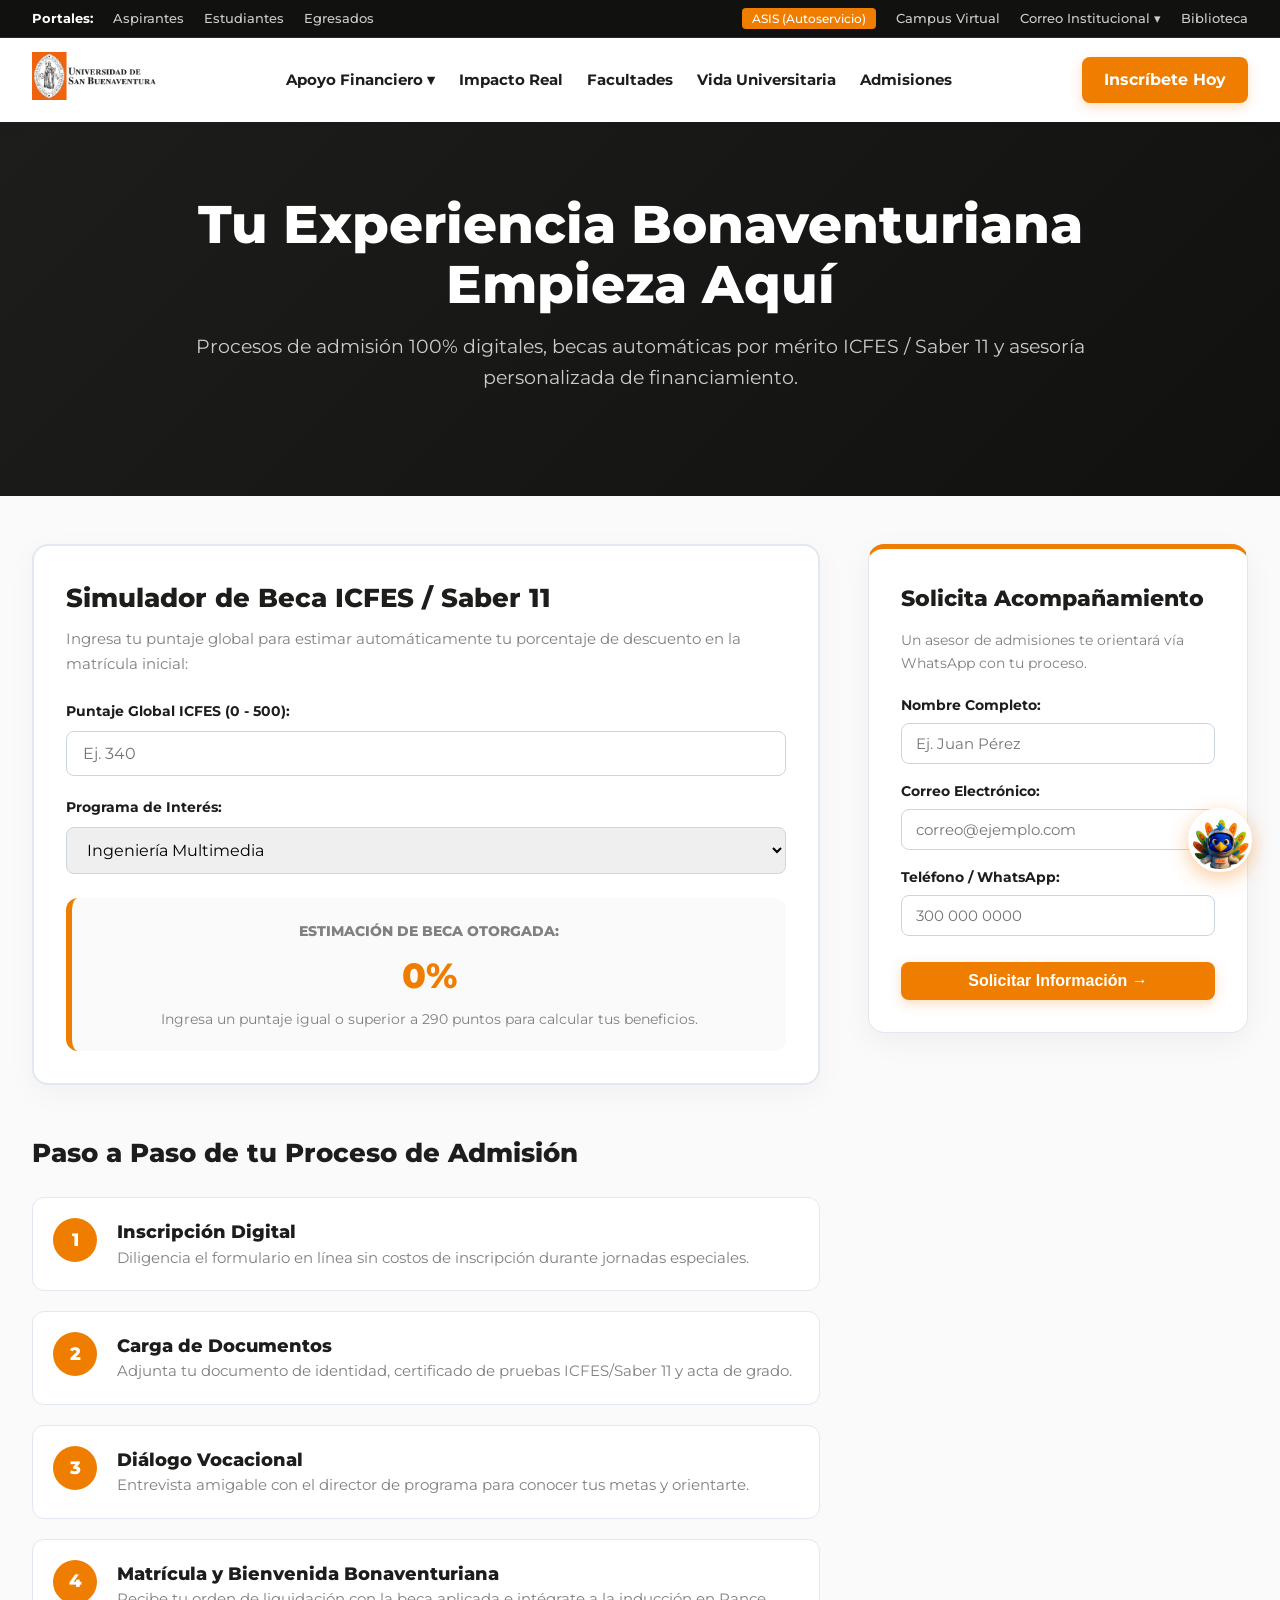
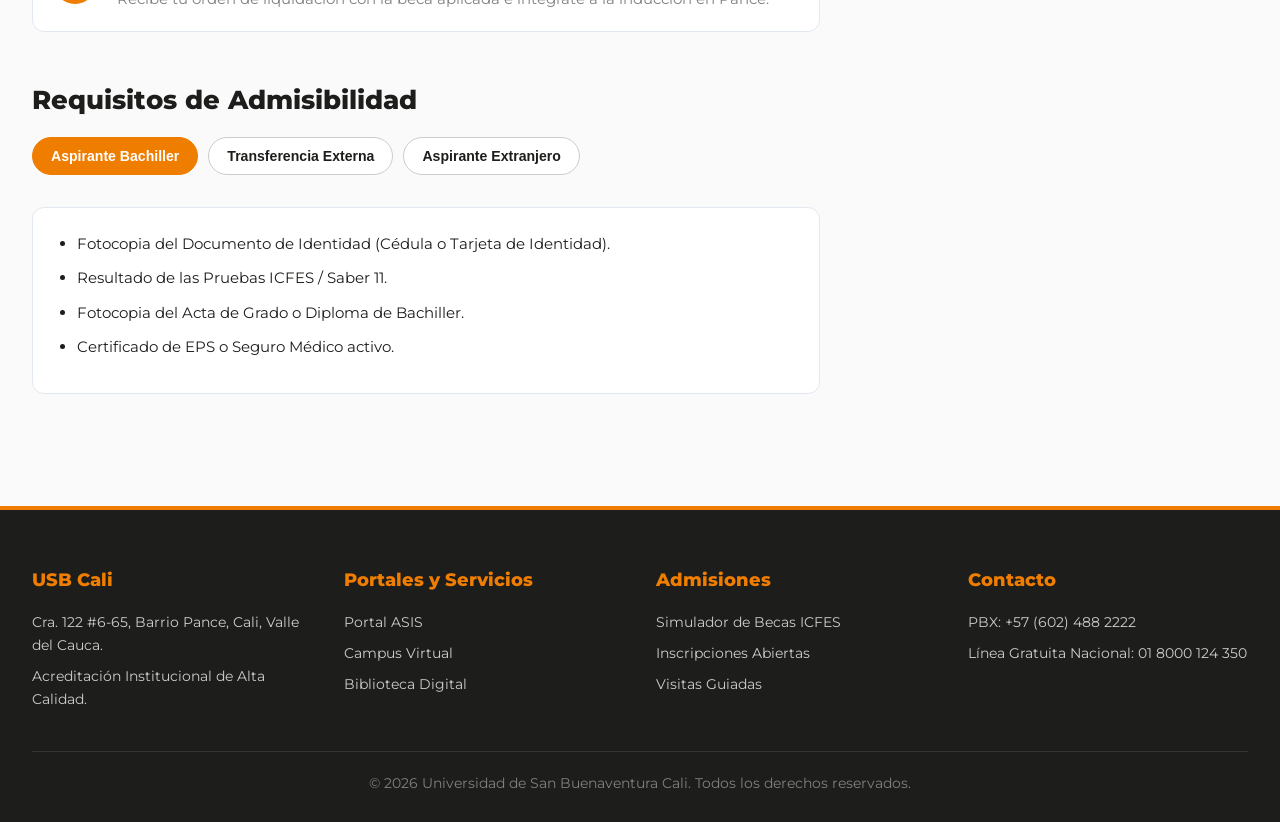
==== admisiones.html @ d088a13b "Avances hasta ahora de toda la pagina" ====
<!DOCTYPE html>
<html lang="es">
<head>
  <meta charset="UTF-8">
  <meta name="viewport" content="width=device-width, initial-scale=1.0">
  <title>Admisiones, Becas y Financiamiento | USB Cali</title>
  <link rel="preconnect" href="https://fonts.googleapis.com">
  <link rel="preconnect" href="https://fonts.gstatic.com" crossorigin>
  <link href="https://fonts.googleapis.com/css2?family=Montserrat:ital,wght@0,300;0,400;0,500;0,600;0,700;0,800;1,400&display=swap" rel="stylesheet">
  <link rel="stylesheet" href="assets/css/styles.css">
</head>
<body>

  <!-- TOP BAR -->
  <div class="top-bar">
    <div class="top-bar-container">
      <ul class="top-bar-group">
        <li><strong style="color: #FFF;">Portales:</strong></li>
        <li><a href="https://usbcali.edu.co/programas/?Sfacultad=all&Stipo_programa=pregrado&search=" target="_blank">Aspirantes</a></li>
        <li><a href="https://usbcali.edu.co/estudiantes/" target="_blank">Estudiantes</a></li>
        <li><a href="https://usbcali.edu.co/egresados/" target="_blank">Egresados</a></li>
      </ul>

      <ul class="top-bar-group">
        <li><a href="https://campus.usbco.edu.co/psp/USCS90PR/?cmd=login&languageCd=ESP&" target="_blank" class="top-bar-badge">ASIS (Autoservicio)</a></li>
        <li><a href="https://aulasvirtuales.usbcali.edu.co/" target="_blank">Campus Virtual</a></li>
        
        <li class="top-bar-dropdown">
          <button type="button" class="top-bar-dropdown-btn" aria-haspopup="true">
            Correo Institucional ▾
          </button>
          <ul class="top-bar-dropdown-menu">
            <li><a href="https://login.microsoftonline.com/" target="_blank">Correo Administrativo</a></li>
            <li><a href="https://mail.google.com/a/correo.usbcali.edu.co" target="_blank">Correo Estudiantes</a></li>
          </ul>
        </li>

        <li><a href="https://usbcali.edu.co/biblioteca/" target="_blank">Biblioteca</a></li>
      </ul>
    </div>
  </div>

  <!-- HEADER -->
  <header>
    <div class="header-container">
      <a href="index.html"><img src="assets/img/logo-nav-dark.png" alt="USB Cali" class="logo-img"></a>
      <nav>
        <ul>
          <li class="nav-dropdown">
            <a href="becas.html" class="nav-dropdown-btn">Apoyo Financiero ▾</a>
            <ul class="nav-dropdown-menu">
              <li><a href="becas.html">Becas</a></li>
              <li><a href="convenios.html">Convenios</a></li>
              <li><a href="financiacion.html">Opciones de Financiación</a></li>
            </ul>
          </li>
          <li><a href="index.html#impacto">Impacto Real</a></li>
          <li><a href="facultades.html">Facultades</a></li>
          <li><a href="vida-universitaria.html">Vida Universitaria</a></li>
          <li><a href="admisiones.html">Admisiones</a></li>
        </ul>
      </nav>
      <a href="admisiones.html" class="btn-primary">Inscríbete Hoy</a>
    </div>
  </header>

  <!-- HERO ADMISIONES -->
  <section class="hero-main" style="background: linear-gradient(135deg, #1D1D1B 0%, #111110 100%); padding: 72px 32px;">
    <div class="hero-container">
      <h1>Tu Experiencia Bonaventuriana Empieza Aquí</h1>
      <p>Procesos de admisión 100% digitales, becas automáticas por mérito ICFES / Saber 11 y asesoría personalizada de financiamiento.</p>
    </div>
  </section>

  <!-- CONTENIDO PRINCIPAL -->
  <main class="main-layout" style="margin-top: 48px;">
    <section class="content-column">
      
      <!-- SIMULADOR DE BECAS -->
      <div style="background: #FFFFFF; border-radius: 16px; padding: 32px; border: 2px solid #E2E8F0; box-shadow: 0 8px 30px rgba(0,0,0,0.04); margin-bottom: 48px;">
        <h2 style="color: var(--color-primary-black); font-size: 1.6rem; font-weight: 800; margin-bottom: 8px; margin-top: 0;">Simulador de Beca ICFES / Saber 11</h2>
        <p style="color: var(--color-text-muted); font-size: 0.95rem; margin-bottom: 24px;">Ingresa tu puntaje global para estimar automáticamente tu porcentaje de descuento en la matrícula inicial:</p>

        <div style="margin-bottom: 20px;">
          <label style="display: block; font-weight: 700; font-size: 0.9rem; margin-bottom: 8px; color: var(--color-text-dark);">Puntaje Global ICFES (0 - 500):</label>
          <input type="number" id="icfes-score" placeholder="Ej. 340" min="0" max="500" oninput="calculateScholarship()" style="width: 100%; padding: 12px 16px; border: 1px solid #CBD5E1; border-radius: 8px; font-size: 1rem; font-family: inherit;">
        </div>

        <div style="margin-bottom: 20px;">
          <label style="display: block; font-weight: 700; font-size: 0.9rem; margin-bottom: 8px; color: var(--color-text-dark);">Programa de Interés:</label>
          <select id="faculty-select" style="width: 100%; padding: 12px 16px; border: 1px solid #CBD5E1; border-radius: 8px; font-size: 1rem; font-family: inherit;">
            <option value="multimedia">Ingeniería Multimedia</option>
            <option value="derecho">Derecho</option>
            <option value="psicologia">Psicología</option>
            <option value="mercadeo">Mercadeo y Negocios Internacionales</option>
          </select>
        </div>

        <div style="background: #FAFAFA; border-radius: 12px; padding: 20px; text-align: center; margin-top: 24px; border-left: 6px solid var(--color-accent-orange);">
          <label style="font-size: 0.85rem; text-transform: uppercase; font-weight: 800; color: var(--color-text-muted);">Estimación de Beca Otorgada:</label>
          <div id="scholarship-result" style="font-size: 2.2rem; font-weight: 800; color: var(--color-accent-orange); margin: 4px 0;">0%</div>
          <p id="scholarship-desc" style="font-size: 0.88rem; color: var(--color-text-muted);">Ingresa un puntaje igual o superior a 290 puntos para calcular tus beneficios.</p>
        </div>
      </div>

      <!-- PASO A PASO -->
      <div style="margin-bottom: 48px;">
        <h2 style="color: var(--color-primary-black); font-size: 1.6rem; font-weight: 800; margin-bottom: 24px;">Paso a Paso de tu Proceso de Admisión</h2>
        
        <div style="display: flex; gap: 20px; margin-bottom: 20px; background: #FFFFFF; padding: 20px; border-radius: 12px; border: 1px solid #E2E8F0;">
          <div style="width: 44px; height: 44px; border-radius: 50%; background: var(--color-accent-orange); color: #FFF; font-weight: 800; display: flex; align-items: center; justify-content: center; flex-shrink: 0; font-size: 1.1rem;">1</div>
          <div>
            <h4 style="font-size: 1.1rem; color: var(--color-primary-black); font-weight: 800;">Inscripción Digital</h4>
            <p style="font-size: 0.92rem; color: var(--color-text-muted);">Diligencia el formulario en línea sin costos de inscripción durante jornadas especiales.</p>
          </div>
        </div>

        <div style="display: flex; gap: 20px; margin-bottom: 20px; background: #FFFFFF; padding: 20px; border-radius: 12px; border: 1px solid #E2E8F0;">
          <div style="width: 44px; height: 44px; border-radius: 50%; background: var(--color-accent-orange); color: #FFF; font-weight: 800; display: flex; align-items: center; justify-content: center; flex-shrink: 0; font-size: 1.1rem;">2</div>
          <div>
            <h4 style="font-size: 1.1rem; color: var(--color-primary-black); font-weight: 800;">Carga de Documentos</h4>
            <p style="font-size: 0.92rem; color: var(--color-text-muted);">Adjunta tu documento de identidad, certificado de pruebas ICFES/Saber 11 y acta de grado.</p>
          </div>
        </div>

        <div style="display: flex; gap: 20px; margin-bottom: 20px; background: #FFFFFF; padding: 20px; border-radius: 12px; border: 1px solid #E2E8F0;">
          <div style="width: 44px; height: 44px; border-radius: 50%; background: var(--color-accent-orange); color: #FFF; font-weight: 800; display: flex; align-items: center; justify-content: center; flex-shrink: 0; font-size: 1.1rem;">3</div>
          <div>
            <h4 style="font-size: 1.1rem; color: var(--color-primary-black); font-weight: 800;">Diálogo Vocacional</h4>
            <p style="font-size: 0.92rem; color: var(--color-text-muted);">Entrevista amigable con el director de programa para conocer tus metas y orientarte.</p>
          </div>
        </div>

        <div style="display: flex; gap: 20px; margin-bottom: 20px; background: #FFFFFF; padding: 20px; border-radius: 12px; border: 1px solid #E2E8F0;">
          <div style="width: 44px; height: 44px; border-radius: 50%; background: var(--color-accent-orange); color: #FFF; font-weight: 800; display: flex; align-items: center; justify-content: center; flex-shrink: 0; font-size: 1.1rem;">4</div>
          <div>
            <h4 style="font-size: 1.1rem; color: var(--color-primary-black); font-weight: 800;">Matrícula y Bienvenida Bonaventuriana</h4>
            <p style="font-size: 0.92rem; color: var(--color-text-muted);">Recibe tu orden de liquidación con la beca aplicada e intégrate a la inducción en Pance.</p>
          </div>
        </div>
      </div>

      <!-- REQUISITOS SEGÚN ASPIRANTE -->
      <div class="curriculum-section" style="margin-bottom: 48px;">
        <h2 style="color: var(--color-primary-black); font-size: 1.6rem; font-weight: 800; margin-bottom: 16px;">Requisitos de Admisibilidad</h2>
        <div class="semester-tabs">
          <button class="semester-btn active" onclick="showRequirements('bachiller', this)">Aspirante Bachiller</button>
          <button class="semester-btn" onclick="showRequirements('transferencia', this)">Transferencia Externa</button>
          <button class="semester-btn" onclick="showRequirements('extranjero', this)">Aspirante Extranjero</button>
        </div>

        <div id="req-container" style="background: #FFFFFF; padding: 24px; border-radius: 12px; border: 1px solid #E2E8F0;">
          <!-- Se renderiza por JavaScript -->
        </div>
      </div>

    </section>

    <!-- FORMULARIO LATERAL -->
    <aside id="solicitud">
      <div style="background: #FFFFFF; border-radius: 16px; padding: 32px; border: 1px solid #E2E8F0; box-shadow: 0 8px 30px rgba(0,0,0,0.05); position: sticky; top: 90px; border-top: 5px solid var(--color-accent-orange);">
        <h3 style="color: var(--color-primary-black); font-size: 1.4rem; font-weight: 800; margin-bottom: 12px;">Solicita Acompañamiento</h3>
        <p style="font-size: 0.88rem; color: var(--color-text-muted); margin-bottom: 20px;">Un asesor de admisiones te orientará vía WhatsApp con tu proceso.</p>

        <form onsubmit="alert('¡Solicitud enviada con éxito! Un asesor de la USB Cali te contactará en breve.'); return false;">
          <div style="margin-bottom: 16px;">
            <label style="display: block; font-weight: 700; font-size: 0.9rem; margin-bottom: 6px;">Nombre Completo:</label>
            <input type="text" required placeholder="Ej. Juan Pérez" style="width: 100%; padding: 10px 14px; border: 1px solid #CBD5E1; border-radius: 8px; font-size: 0.95rem; font-family: inherit;">
          </div>

          <div style="margin-bottom: 16px;">
            <label style="display: block; font-weight: 700; font-size: 0.9rem; margin-bottom: 6px;">Correo Electrónico:</label>
            <input type="email" required placeholder="correo@ejemplo.com" style="width: 100%; padding: 10px 14px; border: 1px solid #CBD5E1; border-radius: 8px; font-size: 0.95rem; font-family: inherit;">
          </div>

          <div style="margin-bottom: 16px;">
            <label style="display: block; font-weight: 700; font-size: 0.9rem; margin-bottom: 6px;">Teléfono / WhatsApp:</label>
            <input type="tel" required placeholder="300 000 0000" style="width: 100%; padding: 10px 14px; border: 1px solid #CBD5E1; border-radius: 8px; font-size: 0.95rem; font-family: inherit;">
          </div>

          <button type="submit" class="btn-primary" style="width: 100%; font-size: 1rem; margin-top: 10px;">Solicitar Información →</button>
        </form>
      </div>
    </aside>
  </main>

  <!-- WIDGET PACHITO -->
  <div class="pachito-widget" onclick="window.location.href='admisiones.html'">
    <div class="pachito-bubble">¿Dudas con tu beca? ¡Te ayudo!</div>
    <div class="pachito-avatar-box"></div>
  </div>

  <!-- FOOTER -->
  <footer>
    <div class="footer-container">
      <div class="footer-col">
        <h4>USB Cali</h4>
        <p>Cra. 122 #6-65, Barrio Pance, Cali, Valle del Cauca.</p>
        <p>Acreditación Institucional de Alta Calidad.</p>
      </div>
      <div class="footer-col">
        <h4>Portales y Servicios</h4>
        <a href="https://campus.usbco.edu.co/psp/USCS90PR/?cmd=login&languageCd=ESP&">Portal ASIS</a>
        <a href="https://aulasvirtuales.usbcali.edu.co/">Campus Virtual</a>
        <a href="https://usbcali.edu.co/biblioteca/">Biblioteca Digital</a>
      </div>
      <div class="footer-col">
        <h4>Admisiones</h4>
        <a href="admisiones.html">Simulador de Becas ICFES</a>
        <a href="admisiones.html">Inscripciones Abiertas</a>
        <a href="vida-universitaria.html">Visitas Guiadas</a>
      </div>
      <div class="footer-col">
        <h4>Contacto</h4>
        <p>PBX: +57 (602) 488 2222</p>
        <p>Línea Gratuita Nacional: 01 8000 124 350</p>
      </div>
    </div>
    <div class="copyright">© 2026 Universidad de San Buenaventura Cali. Todos los derechos reservados.</div>
  </footer>

  <script src="assets/js/main.js"></script>
  <script>
    const requirementsData = {
      bachiller: [
        "Fotocopia del Documento de Identidad (Cédula o Tarjeta de Identidad).",
        "Resultado de las Pruebas ICFES / Saber 11.",
        "Fotocopia del Acta de Grado o Diploma de Bachiller.",
        "Certificado de EPS o Seguro Médico activo."
      ],
      transferencia: [
        "Fotocopia del Documento de Identidad ampliado al 150%.",
        "Certificado oficial de calificaciones de la universidad de origen.",
        "Contenidos programáticos de las asignaturas a homologar.",
        "Certificado de buena conducta expedido por la institución de origen."
      ],
      extranjero: [
        "Copia del Pasaporte vigente y Visa de Estudiante.",
        "Título de bachiller convalidado por el Ministerio de Educación Nacional de Colombia.",
        "Examen de Estado equivalente al ICFES o prueba Saber 11 homologada.",
        "Certificado de cobertura de Seguro Médico Internacional."
      ]
    };

    function showRequirements(type, btnElement) {
      const container = document.getElementById('req-container');
      const buttons = document.querySelectorAll('.semester-btn');
      
      buttons.forEach(btn => btn.classList.remove('active'));
      if (btnElement) btnElement.classList.add('active');

      const items = requirementsData[type] || [];
      container.innerHTML = `<ul style="list-style-type: disc; padding-left: 20px; font-size: 0.95rem; color: var(--color-text-dark);">
        ${items.map(req => `<li style="margin-bottom: 10px;">${req}</li>`).join('')}
      </ul>`;
    }

    document.addEventListener('DOMContentLoaded', () => {
      const firstBtn = document.querySelector('.semester-btn');
      showRequirements('bachiller', firstBtn);
    });
  </script>
</body>
</html>
---- assets/css/styles.css ----
/* ==========================================================================
   REDISEÑO INSTITUCIONAL WEB - UNIVERSIDAD DE SAN BUENAVENTURA CALI
   Estilos CSS unificados con Manual de Identidad de Marca Oficial (2026)
   ========================================================================== */

/* --- Importación de Tipografía Oficial USB Cali --- */
@import url('https://fonts.googleapis.com/css2?family=Montserrat:ital,wght@0,300;0,400;0,500;0,600;0,700;0,800;1,400&display=swap');

:root {
  /* --- PALETA PRIMARIA OFICIAL USB CALI --- */
  --color-primary-orange: #EF7D00;  /* Naranja Institucional (C0 M60 Y100 K0) */
  --color-primary-black: #1D1D1B;   /* Negro Institucional (C0 M0 Y0 K100) */

  /* --- PALETA SECUNDARIA Y NEUTROS OFICIALES --- */
  --color-orange-dark: #EF610F;     /* Naranja Oscuro Secundario */
  --color-yellow-warm: #F8AB15;     /* Amarillo Cálido Secundario */
  --color-gray-dark: #333333;       /* Gris Oscuro Texto */
  --color-gray-medium: #808080;     /* Gris Medio */
  --color-gray-light: #CCCCCC;      /* Gris Claro / Bordes */
  --color-bg-light: #FAFAFA;        /* Fondo General de Superficie */
  --color-card-bg: #FFFFFF;         /* Blanco Puro */

  /* Aliases para mantener compatibilidad con tu HTML */
  --color-primary-blue: #1D1D1B;    /* Encabezados y barras oscuras */
  --color-blue-dark: #111110;       /* Fondos extra oscuros / Top Bar */
  --color-accent-orange: #EF7D00;   /* Botones y acentos primarios */
  --color-text-dark: #1D1D1B;       /* Texto principal */
  --color-text-muted: #808080;      /* Texto secundario */

  --max-width-desktop: 1440px;

  /* --- IDENTIDAD CROMÁTICA POR FACULTAD --- */
  --faculty-multimedia: #8B008B;
  --faculty-ingenieria: #7A1C79;
  --faculty-derecho: #EF7D00;
  --faculty-psicologia: #00A8B5;
  --faculty-humanas: #00829B;
  --faculty-mercadeo: #7CB342;
  --faculty-economicas: #008751;
  --faculty-arquitectura: #D9531E;
}

/* ==========================================================================
   RESET Y REGLAS GENERALES
   ========================================================================== */
* { 
  box-sizing: border-box; 
  margin: 0; 
  padding: 0; 
}

html { 
  overflow-x: hidden; 
  width: 100%; 
  scroll-behavior: smooth;
}

body { 
  font-family: 'Montserrat', -apple-system, BlinkMacSystemFont, sans-serif; 
  background-color: var(--color-bg-light); 
  color: var(--color-text-dark); 
  line-height: 1.6;
  width: 100%;
  overflow-x: hidden;
  -webkit-font-smoothing: antialiased;
}

/* --- TOP BAR --- */
.top-bar { 
  background-color: var(--color-blue-dark); 
  color: #CCCCCC; 
  font-size: 0.82rem; 
  padding: 8px 32px; 
  border-bottom: 1px solid rgba(255, 255, 255, 0.1); 
  width: 100%;
}

.top-bar-container { 
  max-width: var(--max-width-desktop); 
  margin: 0 auto; 
  display: flex; 
  justify-content: space-between; 
  align-items: center; 
  width: 100%;
}

.top-bar-group { 
  display: flex; 
  gap: 20px; 
  list-style: none; 
  align-items: center; 
}

.top-bar a { 
  color: #CCCCCC; 
  text-decoration: none; 
  font-weight: 500; 
  transition: color 0.2s; 
}

.top-bar a:hover { 
  color: var(--color-accent-orange); 
}

.top-bar-badge { 
  background-color: var(--color-accent-orange); 
  color: #FFFFFF !important; 
  padding: 3px 10px; 
  border-radius: 4px; 
  font-weight: 700; 
  font-size: 0.78rem; 
}

/* --- DROPDOWN CORREO INSTITUCIONAL (TOP BAR) --- */
.top-bar-dropdown {
  position: relative;
  display: inline-block;
}

.top-bar-dropdown-btn {
  color: #CCCCCC;
  text-decoration: none;
  font-weight: 500;
  cursor: pointer;
  display: inline-flex;
  align-items: center;
  gap: 5px;
  background: none;
  border: none;
  font-family: inherit;
  font-size: inherit;
  padding: 0;
  transition: color 0.2s;
}

.top-bar-dropdown-btn:hover,
.top-bar-dropdown:hover .top-bar-dropdown-btn {
  color: var(--color-accent-orange);
}

.top-bar-dropdown-menu {
  display: none;
  position: absolute;
  top: 100%;
  right: 0;
  margin-top: 8px;
  background-color: var(--color-primary-black);
  min-width: 205px;
  border-radius: 8px;
  box-shadow: 0 8px 24px rgba(0, 0, 0, 0.35);
  border: 1px solid rgba(255, 255, 255, 0.12);
  border-top: 3px solid var(--color-accent-orange);
  z-index: 1000;
  overflow: hidden;
  list-style: none;
  padding: 6px 0;
}

.top-bar-dropdown::after {
  content: '';
  position: absolute;
  top: 100%;
  left: 0;
  width: 100%;
  height: 10px;
}

.top-bar-dropdown:hover .top-bar-dropdown-menu,
.top-bar-dropdown:focus-within .top-bar-dropdown-menu {
  display: block;
}

.top-bar-dropdown-menu li a {
  display: block;
  padding: 9px 16px;
  color: #E5E5E5 !important;
  font-size: 0.82rem;
  font-weight: 600;
  text-decoration: none;
  transition: background-color 0.2s, color 0.2s, padding-left 0.2s;
}

.top-bar-dropdown-menu li a:hover {
  background-color: rgba(239, 125, 0, 0.15);
  color: var(--color-accent-orange) !important;
  padding-left: 20px;
}

/* --- BANNER DE EVENTO --- */
.promo-banner { 
  background: linear-gradient(90deg, var(--color-orange-dark) 0%, var(--color-accent-orange) 100%); 
  color: #FFFFFF; 
  padding: 12px 32px; 
  font-size: 0.9rem; 
  font-weight: 700; 
  box-shadow: 0 2px 10px rgba(0,0,0,0.1); 
  width: 100%;
}

.promo-container { 
  max-width: var(--max-width-desktop); 
  margin: 0 auto; 
  display: flex; 
  justify-content: space-between; 
  align-items: center; 
  gap: 16px; 
  width: 100%;
}

.promo-tag { 
  background: #FFFFFF; 
  color: var(--color-orange-dark); 
  padding: 3px 10px; 
  border-radius: 4px; 
  font-size: 0.78rem; 
  text-transform: uppercase; 
  margin-right: 8px; 
  font-weight: 800; 
}

.btn-promo { 
  background: var(--color-primary-black); 
  color: #FFFFFF; 
  padding: 8px 18px; 
  border-radius: 6px; 
  text-decoration: none; 
  font-size: 0.85rem; 
  font-weight: 800; 
  white-space: nowrap; 
  transition: background 0.2s; 
}

.btn-promo:hover { 
  background: #000000; 
}

/* --- HEADER PRINCIPAL --- */
header { 
  background-color: #FFFFFF; 
  box-shadow: 0 4px 15px rgba(0,0,0,0.05); 
  position: sticky; 
  top: 0; 
  z-index: 100; 
  width: 100%;
}

.header-container { 
  max-width: var(--max-width-desktop); 
  margin: 0 auto; 
  padding: 14px 32px; 
  display: flex; 
  justify-content: space-between; 
  align-items: center; 
  width: 100%;
}

.logo-img { 
  height: 48px; 
  width: auto; 
}

nav ul { 
  display: flex; 
  list-style: none; 
  gap: 24px; 
}

nav a { 
  color: var(--color-text-dark); 
  text-decoration: none; 
  font-weight: 700; 
  font-size: 0.92rem; 
  transition: color 0.2s; 
}

nav a:hover, nav a.active { 
  color: var(--color-accent-orange); 
}

/* --- DROPDOWN EN NAVEGACIÓN PRINCIPAL (APOYO FINANCIERO) --- */
.nav-dropdown {
  position: relative;
  display: inline-block;
}

.nav-dropdown-btn {
  display: inline-flex;
  align-items: center;
  gap: 5px;
  cursor: pointer;
}

.nav-dropdown::after {
  content: '';
  position: absolute;
  top: 100%;
  left: 0;
  width: 100%;
  height: 14px;
}

.nav-dropdown-menu {
  display: none !important;
  position: absolute;
  top: 100%;
  left: 0;
  margin-top: 12px;
  background-color: #FFFFFF;
  min-width: 240px;
  border-radius: 10px;
  box-shadow: 0 10px 28px rgba(0, 0, 0, 0.14);
  border: 1px solid #E2E8F0;
  border-top: 3px solid var(--color-accent-orange);
  z-index: 1000;
  overflow: hidden;
  list-style: none;
  padding: 6px 0;
  flex-direction: column;
  gap: 0;
}

.nav-dropdown:hover .nav-dropdown-menu,
.nav-dropdown:focus-within .nav-dropdown-menu {
  display: flex !important;
}

.nav-dropdown-menu li {
  width: 100%;
}

.nav-dropdown-menu li a {
  display: block;
  padding: 10px 18px;
  color: var(--color-primary-black);
  font-size: 0.88rem;
  font-weight: 700;
  text-decoration: none;
  transition: background-color 0.2s, color 0.2s, padding-left 0.2s;
}

.nav-dropdown-menu li a:hover {
  background-color: rgba(239, 125, 0, 0.1);
  color: var(--color-accent-orange);
  padding-left: 22px;
}

.btn-primary { 
  background-color: var(--color-accent-orange); 
  color: #FFFFFF; 
  padding: 10px 22px; 
  border-radius: 8px; 
  text-decoration: none; 
  font-weight: 700; 
  border: none; 
  cursor: pointer; 
  box-shadow: 0 4px 12px rgba(239, 125, 0, 0.25); 
  transition: transform 0.2s, background 0.2s; 
  display: inline-block;
}

.btn-primary:hover { 
  transform: translateY(-2px); 
  background-color: var(--color-orange-dark); 
}

/* --- HEROES GENERALES --- */
.hero-main { 
  background: linear-gradient(135deg, rgba(29, 29, 27, 0.88) 0%, rgba(17, 17, 16, 0.94) 100%), url('../img/USB DRON.jpg'); 
  background-size: cover; 
  background-position: center; 
  color: #FFFFFF; 
  padding: 88px 32px; 
  text-align: center; 
  width: 100%;
}

.hero-event-bg { 
  background: linear-gradient(135deg, rgba(239, 125, 0, 0.9) 0%, rgba(29, 29, 27, 0.95) 100%), url('../img/USB DRON.jpg'); 
  background-size: cover; 
  background-position: center; 
}

.hero-container { 
  max-width: 900px; 
  margin: 0 auto; 
  width: 100%; 
}

.hero-main h1 { 
  font-size: 3.3rem; 
  font-weight: 800; 
  margin-bottom: 16px; 
  line-height: 1.15; 
  word-wrap: break-word; 
}

.hero-main p { 
  font-size: 1.2rem; 
  color: #CCCCCC; 
  margin-bottom: 32px; 
}

.search-box { 
  background: #FFFFFF; 
  padding: 8px 8px 8px 20px; 
  border-radius: 12px; 
  display: flex; 
  gap: 12px; 
  max-width: 650px; 
  margin: 0 auto; 
  box-shadow: 0 8px 30px rgba(0,0,0,0.15); 
  width: 100%;
}

.search-box input { 
  border: none; 
  outline: none; 
  width: 100%; 
  font-size: 1rem; 
  font-family: inherit; 
  color: var(--color-text-dark);
}

/* --- HEROES DE PROGRAMAS Y FACULTADES --- */
.program-hero-landing { 
  color: #FFFFFF; 
  padding: 72px 32px; 
  margin-bottom: 48px; 
  background-size: cover; 
  background-position: center; 
  width: 100%; 
}

.hero-multimedia { 
  background: linear-gradient(135deg, rgba(139, 0, 139, 0.92) 0%, rgba(75, 0, 130, 0.95) 100%), url('https://images.unsplash.com/photo-1550745165-9bc0b252726f?auto=format&fit=crop&w=1600&q=80'); 
  background-size: cover; 
}

.hero-derecho { 
  background: linear-gradient(135deg, rgba(239, 125, 0, 0.92) 0%, rgba(239, 97, 15, 0.95) 100%), url('https://images.unsplash.com/photo-1589829545856-d10d557cf95f?auto=format&fit=crop&w=1600&q=80'); 
  background-size: cover; 
}

.hero-psicologia { 
  background: linear-gradient(135deg, rgba(0, 168, 181, 0.92) 0%, rgba(0, 102, 110, 0.95) 100%), url('https://images.unsplash.com/photo-1573496359142-b8d87734a5a2?auto=format&fit=crop&w=1600&q=80'); 
  background-size: cover; 
}

.hero-mercadeo { 
  background: linear-gradient(135deg, rgba(124, 179, 66, 0.92) 0%, rgba(51, 105, 30, 0.95) 100%), url('https://images.unsplash.com/photo-1460925895917-afdab827c52f?auto=format&fit=crop&w=1600&q=80'); 
  background-size: cover; 
}

.back-link { 
  color: #CCCCCC; 
  text-decoration: none; 
  font-size: 0.9rem; 
  font-weight: 600; 
  display: inline-block; 
  margin-bottom: 16px; 
}

.program-hero-landing h1 { 
  font-size: 3.2rem; 
  margin-bottom: 12px; 
  font-weight: 800; 
  word-wrap: break-word; 
}

.program-hero-landing p.subtitle { 
  font-size: 1.25rem; 
  color: #FAFAFA; 
  margin-bottom: 32px; 
  max-width: 850px; 
}

.meta-grid { 
  display: grid; 
  grid-template-columns: repeat(4, minmax(140px, 1fr)); 
  gap: 16px; 
  width: 100%; 
}

.meta-grid-5 {
  display: grid;
  grid-template-columns: repeat(5, minmax(140px, 1fr));
  gap: 14px;
  width: 100%;
}

.meta-box { 
  background: rgba(255, 255, 255, 0.15); 
  border: 1px solid rgba(255, 255, 255, 0.25); 
  border-radius: 10px; 
  padding: 14px 18px; 
  backdrop-filter: blur(4px); 
}

.meta-box label { 
  display: block; 
  font-size: 0.75rem; 
  color: #E5E5E5; 
  text-transform: uppercase; 
  font-weight: 700; 
  margin-bottom: 2px;
}

.meta-box span { 
  font-size: 0.98rem; 
  font-weight: 700; 
  color: #FFFFFF; 
}

/* --- IMPACTO Y EMPLEABILIDAD --- */
.impact-section { 
  background: #FFFFFF; 
  padding: 64px 32px; 
  border-bottom: 1px solid var(--color-gray-light); 
  width: 100%; 
}

.impact-container { 
  max-width: var(--max-width-desktop); 
  margin: 0 auto; 
  width: 100%; 
}

.section-title { 
  font-size: 2.2rem; 
  color: var(--color-primary-black); 
  font-weight: 800; 
  margin-bottom: 8px; 
  text-align: center; 
  word-wrap: break-word; 
}

.section-subtitle { 
  text-align: center; 
  color: var(--color-text-muted); 
  font-size: 1.05rem; 
  margin-bottom: 40px; 
}

.impact-grid { 
  display: grid; 
  grid-template-columns: repeat(4, 1fr); 
  gap: 24px; 
  margin-top: 36px; 
  width: 100%; 
}

.impact-card { 
  background: #FAFAFA; 
  border: 1px solid var(--color-gray-light); 
  border-radius: 12px; 
  padding: 24px; 
  text-align: center; 
  border-top: 4px solid var(--color-accent-orange); 
  transition: transform 0.2s; 
}

.impact-card:hover { 
  transform: translateY(-4px); 
}

.impact-number { 
  font-size: 2.6rem; 
  font-weight: 800; 
  color: var(--color-accent-orange); 
  line-height: 1; 
  margin-bottom: 8px; 
}

.impact-label { 
  font-size: 0.95rem; 
  font-weight: 700; 
  color: var(--color-primary-black); 
  margin-bottom: 4px; 
}

.impact-sub { 
  font-size: 0.82rem; 
  color: var(--color-text-muted); 
}

/* --- PROGRAMAS Y GRILLAS --- */
.programs-section { 
  max-width: var(--max-width-desktop); 
  margin: 64px auto; 
  padding: 0 32px; 
  width: 100%; 
}

.programs-grid { 
  display: grid; 
  grid-template-columns: repeat(4, 1fr); 
  gap: 24px; 
  width: 100%; 
}

.program-card { 
  background: #FFFFFF; 
  border: 1px solid var(--color-gray-light); 
  border-radius: 16px; 
  padding: 24px; 
  box-shadow: 0 4px 15px rgba(0,0,0,0.03); 
  transition: transform 0.2s, box-shadow 0.2s; 
  display: flex; 
  flex-direction: column; 
  justify-content: space-between; 
}

.program-card:hover { 
  transform: translateY(-4px); 
  box-shadow: 0 12px 25px rgba(0,0,0,0.08); 
}

.card-faculty-tag { 
  font-size: 0.75rem; 
  text-transform: uppercase; 
  font-weight: 800; 
  padding: 4px 10px; 
  border-radius: 6px; 
  display: inline-block; 
  margin-bottom: 12px; 
}

.tag-multimedia { background: #F3E8FF; color: var(--faculty-multimedia); }
.tag-derecho { background: #FFF3EB; color: var(--faculty-derecho); }
.tag-psicologia { background: #E6F7F8; color: var(--faculty-psicologia); }
.tag-mercadeo { background: #F1F8E9; color: var(--faculty-mercadeo); }

.program-card h3 { 
  font-size: 1.25rem; 
  color: var(--color-primary-black); 
  font-weight: 800; 
  margin-bottom: 10px; 
}

.program-card p { 
  font-size: 0.88rem; 
  color: var(--color-text-muted); 
  margin-bottom: 16px; 
}

.btn-card { 
  font-weight: 800; 
  font-size: 0.88rem; 
  text-decoration: none; 
}

/* Tarjetas SNIES y Acreditación lado a lado dentro de cada tarjeta de programa */
.snies-accred-pair {
  display: grid;
  grid-template-columns: 1fr 1fr;
  gap: 8px;
  margin-bottom: 14px;
}

.mini-info-card {
  background: #FAFAFA;
  border: 1px solid #E2E8F0;
  border-radius: 8px;
  padding: 8px 10px;
}

.mini-info-card small {
  display: block;
  font-size: 0.68rem;
  text-transform: uppercase;
  font-weight: 700;
  color: var(--color-text-muted);
}

.mini-info-card strong {
  font-size: 0.78rem;
  font-weight: 800;
  color: var(--color-primary-black);
}

/* ==========================================================================
   ESTILOS LANDING DE FACULTADES (TARJETAS BLANCAS ESTILO ORIGINAL)
   ========================================================================== */
.faculties-showcase-grid {
  display: grid;
  grid-template-columns: repeat(5, 1fr);
  gap: 18px;
}

.faculty-strip-card {
  background: #FFFFFF;
  border: 1px solid var(--color-gray-light);
  border-top: 5px solid var(--strip-color, var(--color-accent-orange));
  border-radius: 16px;
  overflow: hidden;
  text-decoration: none;
  color: var(--color-text-dark);
  display: flex;
  flex-direction: column;
  justify-content: space-between;
  min-height: 270px;
  box-shadow: 0 4px 15px rgba(0, 0, 0, 0.03);
  transition: transform 0.2s ease, box-shadow 0.2s ease;
  position: relative;
}

.faculty-strip-card:hover {
  transform: translateY(-4px);
  box-shadow: 0 12px 25px rgba(0, 0, 0, 0.08);
}

.faculty-strip-top {
  padding: 20px 20px 0;
  display: flex;
  justify-content: flex-start;
}

.faculty-level-pill {
  background: color-mix(in srgb, var(--strip-color, var(--color-accent-orange)) 14%, #FFFFFF);
  color: var(--strip-color, var(--color-accent-orange));
  font-size: 0.72rem;
  font-weight: 800;
  padding: 4px 10px;
  border-radius: 6px;
  text-transform: uppercase;
  letter-spacing: 0.3px;
}

.faculty-strip-body {
  padding: 16px 20px 22px;
  background: #FFFFFF;
  display: flex;
  flex-direction: column;
  flex-grow: 1;
  justify-content: space-between;
}

.faculty-strip-body small {
  display: block;
  font-size: 0.78rem;
  color: var(--color-text-muted);
  font-weight: 600;
  margin-bottom: 2px;
}

.faculty-strip-body h3 {
  font-size: 1.15rem;
  font-weight: 800;
  line-height: 1.25;
  margin-bottom: 10px;
  color: var(--color-primary-black);
}

.faculty-strip-body p {
  font-size: 0.85rem;
  color: var(--color-text-muted);
  line-height: 1.45;
  margin-bottom: 16px;
  flex-grow: 1;
}

.faculty-strip-cta {
  font-size: 0.86rem;
  font-weight: 800;
  color: var(--strip-color, var(--color-accent-orange));
}

/* Barra de Filtro en facultades.html */
.faculty-filter-bar {
  margin-top: 28px;
  display: flex;
  flex-wrap: wrap;
  gap: 14px;
  align-items: center;
  justify-content: center;
}

.level-filter-pills {
  display: inline-flex;
  background: rgba(255, 255, 255, 0.1);
  padding: 5px;
  border-radius: 50px;
  gap: 4px;
}

.level-pill {
  background: transparent;
  border: none;
  color: #E5E5E5;
  padding: 9px 18px;
  border-radius: 50px;
  font-family: inherit;
  font-size: 0.88rem;
  font-weight: 700;
  cursor: pointer;
  transition: all 0.2s ease;
}

.level-pill.active,
.level-pill:hover {
  background: var(--color-accent-orange);
  color: #FFFFFF;
}

#faculty-search-input {
  min-width: 320px;
  padding: 12px 18px;
  border-radius: 50px;
  border: none;
  font-family: inherit;
  font-size: 0.92rem;
  outline: none;
  color: var(--color-text-dark);
}

/* Tarjetas del Directorio de Facultades */
.faculty-directory-card {
  background: #FFFFFF;
  border-radius: 16px;
  padding: 28px 32px;
  margin-bottom: 28px;
  border: 1px solid #E2E8F0;
  box-shadow: 0 6px 24px rgba(0, 0, 0, 0.04);
}

.faculty-dir-header {
  display: flex;
  justify-content: space-between;
  align-items: flex-start;
  gap: 24px;
  flex-wrap: wrap;
  padding-bottom: 20px;
  border-bottom: 1px solid #F1F5F9;
  margin-bottom: 20px;
}

.faculty-dir-badge {
  display: inline-block;
  font-size: 0.75rem;
  font-weight: 800;
  text-transform: uppercase;
  padding: 4px 10px;
  border-radius: 6px;
  margin-bottom: 8px;
}

.faculty-dir-header h2 {
  font-size: 1.55rem;
  font-weight: 800;
  color: var(--color-primary-black);
  margin-bottom: 6px;
}

.faculty-dir-header p {
  font-size: 0.94rem;
  color: var(--color-text-muted);
  max-width: 720px;
}

.faculty-dir-columns {
  display: grid;
  grid-template-columns: repeat(auto-fit, minmax(300px, 1fr));
  gap: 28px;
}

.faculty-level-group h4 {
  font-size: 0.9rem;
  text-transform: uppercase;
  letter-spacing: 0.5px;
  color: var(--color-primary-black);
  margin-bottom: 12px;
  font-weight: 800;
}

.faculty-program-list {
  list-style: none;
  display: flex;
  flex-direction: column;
  gap: 10px;
}

.faculty-program-list li {
  background: #FAFAFA;
  border: 1px solid #E2E8F0;
  border-radius: 10px;
  padding: 12px 16px;
  display: flex;
  justify-content: space-between;
  align-items: center;
  gap: 12px;
}

.faculty-program-list li strong {
  display: block;
  font-size: 0.95rem;
  color: var(--color-primary-black);
}

.faculty-program-list li span {
  font-size: 0.8rem;
  color: var(--color-text-muted);
}

.prog-mini-link {
  font-size: 0.84rem;
  font-weight: 700;
  text-decoration: none;
  white-space: nowrap;
}

/* Switcher de Facultades en facultad.html */
.faculty-switcher-bar {
  display: flex;
  flex-wrap: wrap;
  gap: 10px;
  margin-bottom: 28px;
  padding-bottom: 18px;
  border-bottom: 1px solid #E2E8F0;
}

.faculty-switch-chip {
  text-decoration: none;
  padding: 8px 16px;
  border-radius: 50px;
  font-size: 0.85rem;
  font-weight: 700;
  color: var(--color-primary-black);
  background: #FFFFFF;
  border: 1px solid #CBD5E1;
  transition: all 0.2s ease;
}

.faculty-switch-chip.active,
.faculty-switch-chip:hover {
  background: var(--chip-color, var(--color-accent-orange));
  color: #FFFFFF;
  border-color: var(--chip-color, var(--color-accent-orange));
}

/* --- SECCIÓN DE EVENTOS E INCENTIVOS --- */
.events-section { 
  background: #F8FAFC; 
  padding: 64px 32px; 
  border-top: 1px solid var(--color-gray-light); 
  border-bottom: 1px solid var(--color-gray-light); 
  margin-bottom: 48px; 
  width: 100%;
}

.events-container { 
  max-width: var(--max-width-desktop); 
  margin: 0 auto; 
  width: 100%;
}

.events-grid { 
  display: grid; 
  grid-template-columns: repeat(3, 1fr); 
  gap: 28px; 
  margin-top: 40px; 
  width: 100%;
}

.event-card { 
  background: #FFFFFF; 
  border-radius: 16px; 
  overflow: hidden; 
  border: 1px solid var(--color-gray-light); 
  box-shadow: 0 4px 16px rgba(0,0,0,0.04); 
  display: flex; 
  flex-direction: column; 
  justify-content: space-between; 
  transition: transform 0.2s ease, box-shadow 0.2s ease;
}

.event-card:hover {
  transform: translateY(-4px);
  box-shadow: 0 12px 28px rgba(0,0,0,0.08);
}

.event-badge-incentive { 
  background: #16A34A; 
  color: #FFFFFF; 
  font-size: 0.78rem; 
  font-weight: 800; 
  padding: 8px 16px; 
  text-transform: uppercase; 
  display: block; 
  letter-spacing: 0.5px;
  text-align: center;
}

.event-body { 
  padding: 24px; 
  display: flex; 
  flex-direction: column; 
  justify-content: space-between; 
  flex-grow: 1;
}

.event-date { 
  font-size: 0.82rem; 
  font-weight: 800; 
  color: var(--color-accent-orange); 
  text-transform: uppercase; 
  margin-bottom: 8px; 
}

.event-body h4 { 
  font-size: 1.15rem; 
  color: var(--color-primary-black); 
  font-weight: 800; 
  margin-bottom: 10px; 
  line-height: 1.3; 
}

.event-body p { 
  font-size: 0.9rem; 
  color: var(--color-text-muted); 
  margin-bottom: 20px; 
}

/* --- CAMPUS --- */
.campus-highlight { 
  background: #FFFFFF; 
  padding: 64px 32px; 
  border-bottom: 1px solid var(--color-gray-light); 
  width: 100%; 
}

.campus-container { 
  max-width: var(--max-width-desktop); 
  margin: 0 auto; 
  display: grid; 
  grid-template-columns: repeat(3, 1fr); 
  gap: 28px; 
  width: 100%; 
}

.highlight-card { 
  background: #FAFAFA; 
  border-radius: 16px; 
  overflow: hidden; 
  border: 1px solid var(--color-gray-light); 
}

.highlight-img { 
  width: 100%; 
  height: 210px; 
  object-fit: cover; 
}

.highlight-body { 
  padding: 20px; 
}

.highlight-body h4 { 
  font-size: 1.15rem; 
  color: var(--color-primary-black); 
  font-weight: 800; 
  margin-bottom: 8px; 
}

.highlight-body p { 
  font-size: 0.9rem; 
  color: var(--color-text-muted); 
}

/* --- LAYOUT DE LANDINGS DE PROGRAMAS --- */
.main-layout { 
  max-width: var(--max-width-desktop); 
  margin: 0 auto 64px auto; 
  padding: 0 32px; 
  display: grid; 
  grid-template-columns: 1fr 380px; 
  gap: 48px; 
  width: 100%; 
}

.content-column { 
  width: 100%; 
  min-width: 0; 
}

.content-column h2 { 
  color: var(--color-primary-black); 
  font-size: 1.8rem; 
  font-weight: 800; 
  margin-bottom: 18px; 
  margin-top: 36px; 
  word-wrap: break-word; 
}

.metrics-card-grid { 
  display: grid; 
  grid-template-columns: repeat(3, 1fr); 
  gap: 20px; 
  margin-bottom: 36px; 
  width: 100%; 
}

.metric-card { 
  background: #FFFFFF; 
  border: 1px solid var(--color-gray-light); 
  border-radius: 12px; 
  padding: 22px; 
  text-align: center; 
  box-shadow: 0 4px 15px rgba(0,0,0,0.02); 
}

.metric-value { 
  font-size: 2.2rem; 
  font-weight: 800; 
  line-height: 1; 
  margin-bottom: 6px; 
  color: var(--color-accent-orange);
}

.metric-title { 
  font-size: 0.95rem; 
  font-weight: 700; 
}

.metric-sub { 
  font-size: 0.82rem; 
  color: var(--color-text-muted); 
}

/* Plan de Estudios Pestañas */
.curriculum-section { 
  margin: 36px 0; 
  width: 100%; 
}

.semester-tabs { 
  display: flex; 
  gap: 10px; 
  overflow-x: auto; 
  padding-bottom: 12px; 
  margin-bottom: 20px; 
  width: 100%; 
  -webkit-overflow-scrolling: touch; 
}

.semester-btn { 
  background: #FFFFFF; 
  border: 1px solid var(--color-gray-light); 
  padding: 10px 18px; 
  border-radius: 20px; 
  font-weight: 700; 
  font-size: 0.88rem; 
  cursor: pointer; 
  white-space: nowrap; 
  color: var(--color-text-dark); 
  transition: all 0.2s; 
  flex-shrink: 0; 
}

.semester-btn.active, .semester-btn:hover { 
  background: var(--color-accent-orange); 
  color: #FFFFFF; 
  border-color: var(--color-accent-orange); 
}

.subjects-grid { 
  display: grid; 
  grid-template-columns: repeat(2, 1fr); 
  gap: 14px; 
  min-height: 120px; 
  width: 100%; 
}

.subject-card { 
  background: #FFFFFF; 
  border: 1px solid var(--color-gray-light); 
  border-radius: 10px; 
  padding: 16px 18px; 
  font-weight: 600; 
  font-size: 0.92rem; 
  display: flex; 
  align-items: center; 
  justify-content: space-between; 
  box-shadow: 0 2px 8px rgba(0,0,0,0.02); 
  word-wrap: break-word; 
  gap: 10px; 
}

.subject-tag { 
  font-size: 0.75rem; 
  padding: 4px 10px; 
  border-radius: 6px; 
  font-weight: 700; 
  flex-shrink: 0; 
}

.feature-grid { 
  display: grid; 
  grid-template-columns: repeat(3, 1fr); 
  gap: 20px; 
  margin-bottom: 36px; 
  width: 100%; 
}

.feature-card { 
  background: #FFFFFF; 
  border: 1px solid var(--color-gray-light); 
  border-radius: 12px; 
  padding: 20px; 
  box-shadow: 0 4px 12px rgba(0,0,0,0.02); 
}

.feature-card h4 { 
  font-size: 1.05rem; 
  color: var(--color-primary-black); 
  font-weight: 800; 
  margin-bottom: 8px; 
}

.feature-card p { 
  font-size: 0.88rem; 
  color: var(--color-text-muted); 
}

.testimonial-card { 
  background: linear-gradient(135deg, #FFF8F5 0%, #FFEBE0 100%); 
  border: 2px solid var(--color-accent-orange); 
  border-radius: 16px; 
  padding: 28px; 
  display: grid; 
  grid-template-columns: 90px 1fr; 
  gap: 20px; 
  align-items: center; 
  margin-top: 24px; 
  width: 100%; 
}

.testimonial-avatar { 
  width: 90px; 
  height: 90px; 
  border-radius: 50%; 
  background-size: cover; 
  background-position: center; 
  border: 3px solid #FFFFFF; 
  box-shadow: 0 4px 12px rgba(0,0,0,0.1); 
  flex-shrink: 0; 
}

.testimonial-text blockquote { 
  font-style: italic; 
  font-size: 0.95rem; 
  color: var(--color-text-dark); 
  margin-bottom: 8px; 
  font-weight: 500; 
  word-wrap: break-word; 
}

.testimonial-author { 
  font-weight: 800; 
  color: var(--color-primary-black); 
  font-size: 0.95rem; 
}

.testimonial-role { 
  font-size: 0.82rem; 
  color: var(--color-text-muted); 
}

/* Tarjeta Lateral (Admisión) */
.sidebar-card { 
  background: #FFFFFF; 
  border: 1px solid var(--color-gray-light); 
  border-radius: 12px; 
  padding: 28px; 
  box-shadow: 0 8px 24px rgba(0,0,0,0.04); 
  margin-bottom: 24px; 
  border-top: 5px solid var(--color-accent-orange); 
  position: sticky; 
  top: 90px; 
  width: 100%; 
}

.sidebar-card h3 { 
  font-size: 1.3rem; 
  color: var(--color-primary-black); 
  font-weight: 800; 
  margin-bottom: 12px; 
}

/* --- CARRUSEL DE PARTNERS (LOGOS MÁS GRANDES) --- */
.partners-section { 
  text-align: center; 
  padding: 56px 24px; 
  background-color: #FFFFFF; 
  border-top: 1px solid var(--color-gray-light); 
  border-bottom: 1px solid var(--color-gray-light); 
  width: 100%; 
}

.partners-title { 
  font-size: 1.05rem; 
  text-transform: uppercase; 
  font-weight: 800; 
  color: var(--color-text-muted); 
  margin-bottom: 32px; 
  letter-spacing: 1px; 
}

.partners-carousel-wrapper {
  max-width: 1240px;
  margin: 0 auto;
  display: flex;
  align-items: center;
  gap: 16px;
}

.partners-carousel-viewport {
  overflow: hidden;
  width: 100%;
  padding: 12px 0;
}

.partners-carousel-track {
  display: flex;
  align-items: center;
  gap: 48px;
  width: max-content;
  animation: partnersScroll 22s linear infinite;
}

.partners-carousel-wrapper:hover .partners-carousel-track {
  animation-play-state: paused;
}

@keyframes partnersScroll {
  0% { transform: translateX(0); }
  100% { transform: translateX(-50%); }
}

.partner-slide {
  flex: 0 0 auto;
  display: flex;
  align-items: center;
  justify-content: center;
  padding: 14px 24px;
  background: #FAFAFA;
  border: 1px solid #E2E8F0;
  border-radius: 12px;
  min-width: 210px;
  height: 112px;
}

.partner-img-item { 
  max-height: 76px; 
  max-width: 180px;
  width: auto; 
  object-fit: contain; 
  filter: grayscale(10%); 
  transition: filter 0.2s, transform 0.2s; 
}

.partner-img-item:hover { 
  filter: grayscale(0%); 
  transform: scale(1.06); 
}

.carousel-nav-btn {
  background: #FFFFFF;
  border: 1px solid var(--color-gray-light);
  color: var(--color-primary-black);
  width: 42px;
  height: 42px;
  border-radius: 50%;
  font-size: 1.1rem;
  font-weight: 800;
  cursor: pointer;
  flex-shrink: 0;
  box-shadow: 0 4px 12px rgba(0, 0, 0, 0.06);
  transition: all 0.2s ease;
}

.carousel-nav-btn:hover {
  background: var(--color-accent-orange);
  color: #FFFFFF;
  border-color: var(--color-accent-orange);
}

/* ==========================================================================
   CERTIFICACIONES QUE NOS RESPALDAN (PNG OFICIALES)
   ========================================================================== */
.certifications-section {
  background: #FFFFFF;
  padding: 56px 24px 52px;
  border-bottom: 1px solid #E2E8F0;
  width: 100%;
}

.certifications-container {
  max-width: var(--max-width-desktop);
  margin: 0 auto;
  text-align: center;
}

.certifications-container h2 {
  font-size: 1.95rem;
  font-weight: 800;
  color: var(--color-primary-black);
  margin-bottom: 38px;
}

.certifications-logos {
  display: flex;
  flex-wrap: wrap;
  justify-content: center;
  align-items: center;
  gap: 56px;
}

.cert-logo-item {
  display: flex;
  align-items: center;
  justify-content: center;
  transition: transform 0.25s ease;
}

.cert-logo-item:hover {
  transform: translateY(-4px);
}

.cert-logo-item img {
  height: 155px;
  width: auto;
  max-width: 100%;
  object-fit: contain;
  display: block;
}

.cert-logo-item.cert-logo-wide img {
  height: 135px;
}

/* ==========================================================================
   INFORMACIÓN LEGAL MEN Y ENTIDADES ALIADAS
   ========================================================================== */
.legal-men-section {
  background: #FAFAFA;
  position: relative;
  overflow: hidden;
  width: 100%;
}

.legal-men-container {
  max-width: var(--max-width-desktop);
  margin: 0 auto;
  padding: 48px 32px;
  display: grid;
  grid-template-columns: 280px 1fr;
  align-items: center;
  gap: 32px;
  position: relative;
}

.legal-men-watermark {
  display: flex;
  justify-content: center;
  align-items: center;
  opacity: 0.14;
  pointer-events: none;
}

.legal-men-content h3 {
  font-size: 1.35rem;
  font-weight: 800;
  color: var(--color-primary-black);
  margin-bottom: 20px;
}

.legal-men-links {
  display: grid;
  grid-template-columns: repeat(2, minmax(240px, 1fr));
  gap: 14px 36px;
}

.legal-men-links a {
  display: inline-flex;
  align-items: flex-start;
  gap: 8px;
  font-size: 0.88rem;
  font-weight: 500;
  color: #334155;
  text-decoration: none;
  transition: color 0.2s ease;
}

.legal-men-links a:hover {
  color: var(--color-accent-orange);
  text-decoration: underline;
}

.legal-men-links .ext-icon {
  color: var(--color-accent-orange);
  font-weight: 700;
  font-size: 0.95rem;
  line-height: 1.2;
}

.entities-strip {
  background: #FFFFFF;
  border-top: 1px solid #E2E8F0;
  padding: 22px 32px;
}

.entities-container {
  max-width: var(--max-width-desktop);
  margin: 0 auto;
  display: flex;
  flex-wrap: wrap;
  justify-content: space-between;
  align-items: center;
  gap: 24px;
}

.entity-item {
  text-decoration: none;
  color: var(--color-text-dark);
  display: flex;
  align-items: center;
  opacity: 0.88;
  transition: opacity 0.2s ease, transform 0.2s ease;
}

.entity-item:hover {
  opacity: 1;
  transform: translateY(-2px);
}

.entity-men {
  display: flex;
  align-items: center;
  gap: 10px;
}

.entity-men .men-shield {
  font-size: 1.5rem;
}

.entity-men strong {
  display: block;
  font-size: 0.72rem;
  font-weight: 800;
  color: #1E293B;
}

.entity-men span {
  font-size: 0.68rem;
  font-weight: 700;
  color: #475569;
}

.entity-cna,
.entity-fiuc {
  display: flex;
  flex-direction: column;
}

.entity-cna small,
.entity-fiuc small {
  font-size: 0.65rem;
  color: #64748B;
  max-width: 140px;
  line-height: 1.2;
}

.entity-snies {
  display: flex;
  align-items: center;
  gap: 10px;
}

.entity-snies span {
  font-size: 0.72rem;
  color: #475569;
  line-height: 1.25;
}

/* ==========================================================================
   WIDGET PACHITO & CHATBOT INTERACTIVO CON ESCALAMIENTO HUMANO
   ========================================================================== */
.pachito-widget { 
  position: fixed; 
  bottom: 28px; 
  right: 28px; 
  z-index: 999; 
  display: flex; 
  align-items: center; 
  gap: 12px; 
  cursor: pointer; 
}

.pachito-bubble {
  background: #FFFFFF; 
  color: var(--color-primary-black); 
  padding: 10px 18px; 
  border-radius: 20px 20px 4px 20px; 
  font-weight: 800; 
  font-size: 0.88rem; 
  box-shadow: 0 8px 25px rgba(0,0,0,0.15); 
  border: 2px solid var(--color-accent-orange); 
  white-space: nowrap; 
  display: none; 
  opacity: 0; 
  pointer-events: none;
  animation: speakAndHide 3.5s ease-in-out forwards;
}

.pachito-avatar-box:hover ~ .pachito-bubble,
.pachito-widget:hover .pachito-bubble { 
  display: block !important; 
  opacity: 1 !important; 
  pointer-events: auto !important; 
  transform: scale(1) translateY(0) !important; 
  transition: opacity 0.2s ease, transform 0.2s ease; 
}

@keyframes speakAndHide {
  0% { display: block; opacity: 0; transform: scale(0.6) translateY(10px); }
  15% { display: block; opacity: 1; transform: scale(1) translateY(0); }
  80% { display: block; opacity: 1; transform: scale(1) translateY(0); }
  100% { opacity: 0; transform: scale(0.6) translateY(10px); display: none; }
}

.pachito-avatar-box { 
  width: 64px; 
  height: 64px; 
  border-radius: 50%; 
  background-color: var(--color-accent-orange); 
  background-image: url('../img/pachito.jpg'); 
  background-size: cover; 
  background-position: center top; 
  box-shadow: 0 6px 20px rgba(239, 125, 0, 0.4); 
  border: 3px solid #FFFFFF; 
  flex-shrink: 0; 
  transition: transform 0.2s ease; 
}

.pachito-avatar-box:hover { 
  transform: scale(1.08); 
}

/* Ventana Flotante del Chatbot */
.pachito-chat-window {
  position: fixed;
  bottom: 106px;
  right: 28px;
  width: 375px;
  max-width: calc(100vw - 32px);
  height: 510px;
  max-height: calc(100vh - 130px);
  background: #FFFFFF;
  border-radius: 18px;
  box-shadow: 0 18px 45px rgba(0, 0, 0, 0.22);
  border: 1px solid #E2E8F0;
  display: none;
  flex-direction: column;
  overflow: hidden;
  z-index: 1001;
}

.pachito-chat-window.open {
  display: flex;
  animation: chatPopIn 0.22s ease-out;
}

@keyframes chatPopIn {
  from { opacity: 0; transform: translateY(14px) scale(0.97); }
  to { opacity: 1; transform: translateY(0) scale(1); }
}

.pachito-chat-header {
  background: var(--color-primary-black);
  color: #FFFFFF;
  padding: 14px 18px;
  display: flex;
  justify-content: space-between;
  align-items: center;
  border-bottom: 3px solid var(--color-accent-orange);
  transition: background 0.3s ease;
}

.pachito-chat-header.human-mode {
  background: #0F3D2E;
  border-bottom-color: #16A34A;
}

.pachito-chat-header-info {
  display: flex;
  align-items: center;
  gap: 10px;
}

.pachito-chat-avatar {
  width: 40px;
  height: 40px;
  border-radius: 50%;
  background-color: var(--color-accent-orange);
  background-image: url('../img/pachito.jpg');
  background-size: cover;
  background-position: center top;
  border: 2px solid #FFFFFF;
  display: flex;
  align-items: center;
  justify-content: center;
  font-weight: 800;
  font-size: 0.92rem;
  color: #FFFFFF;
  flex-shrink: 0;
}

.pachito-chat-header h4 {
  font-size: 0.95rem;
  font-weight: 800;
  margin: 0;
  line-height: 1.2;
}

.pachito-status {
  font-size: 0.74rem;
  color: #4ADE80;
  font-weight: 600;
}

.pachito-close-btn {
  background: transparent;
  border: none;
  color: #CCCCCC;
  font-size: 1.15rem;
  cursor: pointer;
  padding: 4px 6px;
  line-height: 1;
}

.pachito-close-btn:hover {
  color: #FFFFFF;
}

.pachito-chat-body {
  flex: 1;
  padding: 16px;
  overflow-y: auto;
  background: #F8FAFC;
  display: flex;
  flex-direction: column;
  gap: 12px;
}

.chat-msg {
  max-width: 86%;
  padding: 11px 14px;
  border-radius: 14px;
  font-size: 0.85rem;
  line-height: 1.45;
  word-wrap: break-word;
}

.chat-msg.bot {
  background: #FFFFFF;
  color: var(--color-text-dark);
  border: 1px solid #E2E8F0;
  border-bottom-left-radius: 4px;
  align-self: flex-start;
  box-shadow: 0 2px 6px rgba(0,0,0,0.03);
}

.chat-msg.human {
  background: #ECFDF5;
  color: #064E3B;
  border: 1px solid #A7F3D0;
  border-bottom-left-radius: 4px;
  align-self: flex-start;
}

.chat-msg.user {
  background: var(--color-accent-orange);
  color: #FFFFFF;
  border-bottom-right-radius: 4px;
  align-self: flex-end;
  font-weight: 600;
}

.chat-msg.system {
  background: #E2E8F0;
  color: #334155;
  font-size: 0.76rem;
  text-align: center;
  align-self: center;
  max-width: 94%;
  padding: 6px 12px;
  border-radius: 20px;
}

.chat-quick-replies {
  display: flex;
  flex-wrap: wrap;
  gap: 6px;
  margin-top: 10px;
}

.quick-reply-btn,
.agent-select-btn {
  background: #FFF7ED;
  color: var(--color-orange-dark);
  border: 1px solid #FDBA74;
  border-radius: 20px;
  padding: 5px 11px;
  font-size: 0.76rem;
  font-weight: 700;
  font-family: inherit;
  cursor: pointer;
  transition: all 0.15s ease;
}

.quick-reply-btn:hover,
.agent-select-btn:hover {
  background: var(--color-accent-orange);
  color: #FFFFFF;
  border-color: var(--color-accent-orange);
}

/* Barra con botón "No se resolvió el problema" */
.pachito-escalate-bar {
  background: #FFFBEB;
  border-top: 1px solid #FDE68A;
  padding: 8px 12px;
  display: flex;
  align-items: center;
  justify-content: space-between;
  gap: 8px;
}

.btn-unresolved {
  width: 100%;
  background: #FFFFFF;
  color: #B45309;
  border: 1.5px solid #F59E0B;
  border-radius: 8px;
  padding: 7px 10px;
  font-size: 0.76rem;
  font-weight: 800;
  font-family: inherit;
  cursor: pointer;
  transition: all 0.2s ease;
}

.btn-unresolved:hover {
  background: #F59E0B;
  color: #FFFFFF;
}

.human-badge-active {
  font-size: 0.74rem;
  font-weight: 800;
  color: #15803D;
}

.btn-reset-bot {
  background: transparent;
  border: 1px solid #94A3B8;
  color: #334155;
  font-size: 0.72rem;
  font-weight: 700;
  padding: 4px 9px;
  border-radius: 6px;
  cursor: pointer;
  font-family: inherit;
}

.btn-reset-bot:hover {
  background: #E2E8F0;
}

.pachito-chat-footer {
  display: flex;
  padding: 10px 12px;
  background: #FFFFFF;
  border-top: 1px solid #E2E8F0;
  gap: 8px;
}

.pachito-chat-footer input {
  flex: 1;
  border: 1px solid #CBD5E1;
  border-radius: 20px;
  padding: 8px 14px;
  font-size: 0.85rem;
  font-family: inherit;
  outline: none;
}

.pachito-chat-footer input:focus {
  border-color: var(--color-accent-orange);
}

.pachito-chat-footer button {
  background: var(--color-accent-orange);
  color: #FFFFFF;
  border: none;
  width: 36px;
  height: 36px;
  border-radius: 50%;
  font-weight: 800;
  cursor: pointer;
  flex-shrink: 0;
  transition: background 0.2s;
}

.pachito-chat-footer button:hover {
  background: var(--color-orange-dark);
}

/* --- FOOTER INSTITUCIONAL --- */
footer { 
  background-color: var(--color-primary-black); 
  color: #CCCCCC; 
  padding: 56px 32px 28px 32px; 
  margin-top: 0; 
  width: 100%; 
  border-top: 4px solid var(--color-accent-orange);
}

.footer-container { 
  max-width: var(--max-width-desktop); 
  margin: 0 auto; 
  display: grid; 
  grid-template-columns: repeat(4, 1fr); 
  gap: 32px; 
  padding-bottom: 32px; 
  border-bottom: 1px solid rgba(255,255,255,0.1); 
  width: 100%; 
}

.footer-col h4 { 
  color: var(--color-accent-orange); 
  font-size: 1.1rem; 
  font-weight: 800; 
  margin-bottom: 16px; 
}

.footer-col p, .footer-col a { 
  color: #CCCCCC; 
  font-size: 0.9rem; 
  text-decoration: none; 
  display: block; 
  margin-bottom: 8px; 
}

.footer-col a:hover {
  color: #FFFFFF;
}

.copyright { 
  text-align: center; 
  font-size: 0.88rem; 
  padding-top: 20px; 
  color: var(--color-gray-medium);
}

/* ==========================================================================
   REGLAS RESPONSIVE PARA DISPOSITIVOS (TABLETS Y MÓVILES)
   ========================================================================== */
@media (max-width: 1100px) {
  .faculties-showcase-grid {
    grid-template-columns: repeat(2, 1fr);
  }
  .meta-grid-5 {
    grid-template-columns: repeat(2, 1fr);
  }
}

@media (max-width: 1024px) {
  .main-layout { grid-template-columns: 1fr; gap: 32px; }
  .sidebar-card { position: static; }
  .programs-grid, .impact-grid, .feature-grid, .campus-container, .events-grid { grid-template-columns: repeat(2, 1fr); }
  .footer-container { grid-template-columns: repeat(2, 1fr); }
}

@media (max-width: 768px) {
  .main-layout, .programs-section, .impact-section, .program-hero-landing, .campus-highlight, .events-section {
    padding-left: 16px !important;
    padding-right: 16px !important;
  }

  /* Top Bar */
  .top-bar { padding: 10px 16px; }
  .top-bar-container { flex-direction: column; gap: 10px; align-items: flex-start; }
  .top-bar-group { flex-wrap: wrap; gap: 10px; }
  .top-bar-dropdown-menu { left: 0; right: auto; }

  /* Header */
  .header-container { flex-direction: column; padding: 14px 16px; gap: 12px; }
  nav ul { gap: 12px; flex-wrap: wrap; justify-content: center; }
  .logo-img { height: 38px; }
  .nav-dropdown-menu { left: 50%; transform: translateX(-50%); }

  /* Tipografías Móviles */
  .section-title { font-size: 1.5rem; }
  .program-hero-landing h1 { font-size: 1.7rem; }
  .hero-main h1 { font-size: 1.7rem; }
  .content-column h2 { font-size: 1.3rem; }

  /* Adaptación de Grillas a 1 Sola Columna */
  .meta-grid,
  .meta-grid-5,
  .metrics-card-grid, 
  .programs-grid, 
  .impact-grid, 
  .feature-grid, 
  .campus-container,
  .subjects-grid,
  .events-grid,
  .faculties-showcase-grid {
    grid-template-columns: 1fr !important;
  }

  #faculty-search-input {
    width: 100%;
    min-width: unset;
  }

  /* Certificaciones y Legal MEN */
  .certifications-logos {
    gap: 28px;
  }
  .cert-logo-item img {
    height: 125px;
  }
  .cert-logo-item.cert-logo-wide img {
    height: 105px;
  }
  .legal-men-container {
    grid-template-columns: 1fr;
    padding: 32px 16px;
  }
  .legal-men-watermark {
    display: none;
  }
  .legal-men-links {
    grid-template-columns: 1fr;
  }
  .entities-container {
    justify-content: center;
  }

  /* Testimonio */
  .testimonial-card { grid-template-columns: 1fr; text-align: center; padding: 20px; }
  .testimonial-avatar { margin: 0 auto; }

  /* Footer y Partners */
  .footer-container { grid-template-columns: 1fr; gap: 24px; }
  .partner-slide { min-width: 165px; height: 92px; }
  .partner-img-item { max-height: 58px; }

  /* Pachito en móvil */
  .pachito-widget { bottom: 16px; right: 16px; }
  .pachito-avatar-box { width: 52px; height: 52px; }
  .pachito-chat-window { right: 16px; bottom: 80px; width: calc(100vw - 32px); }
}
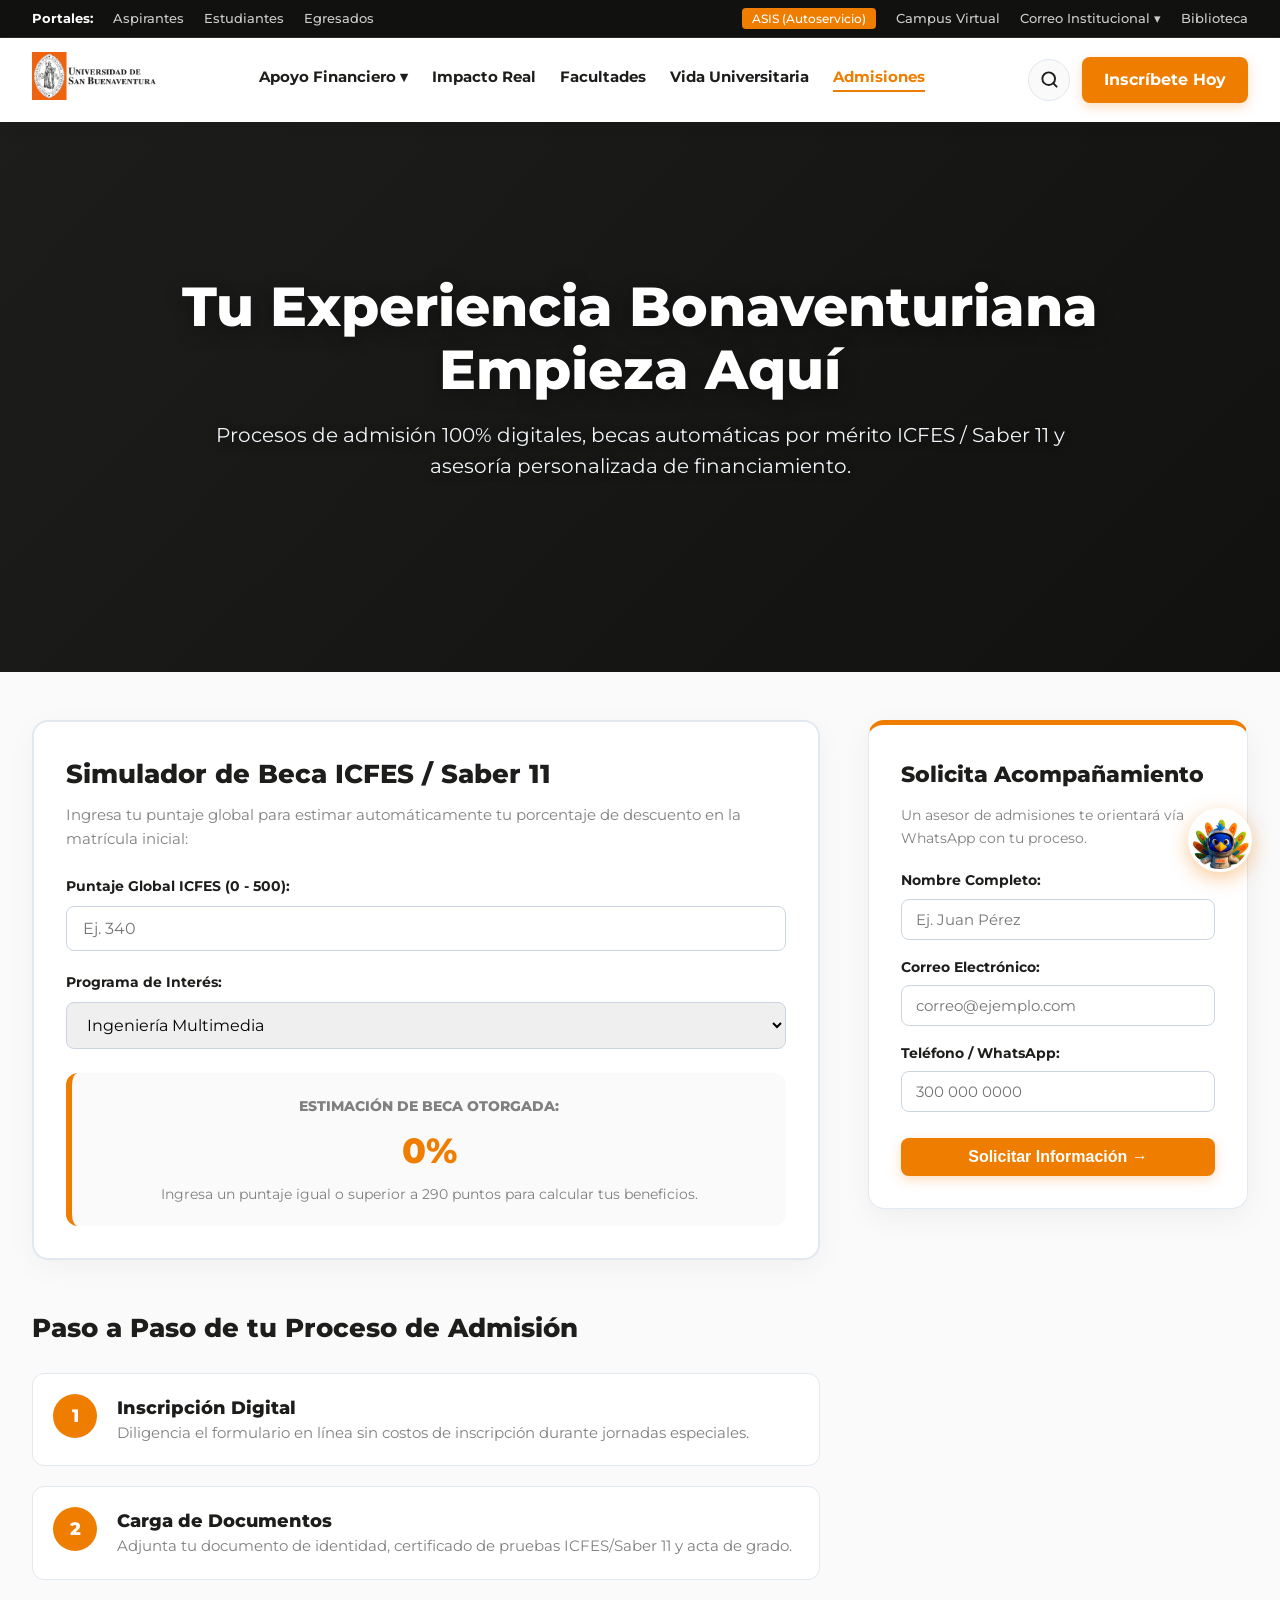
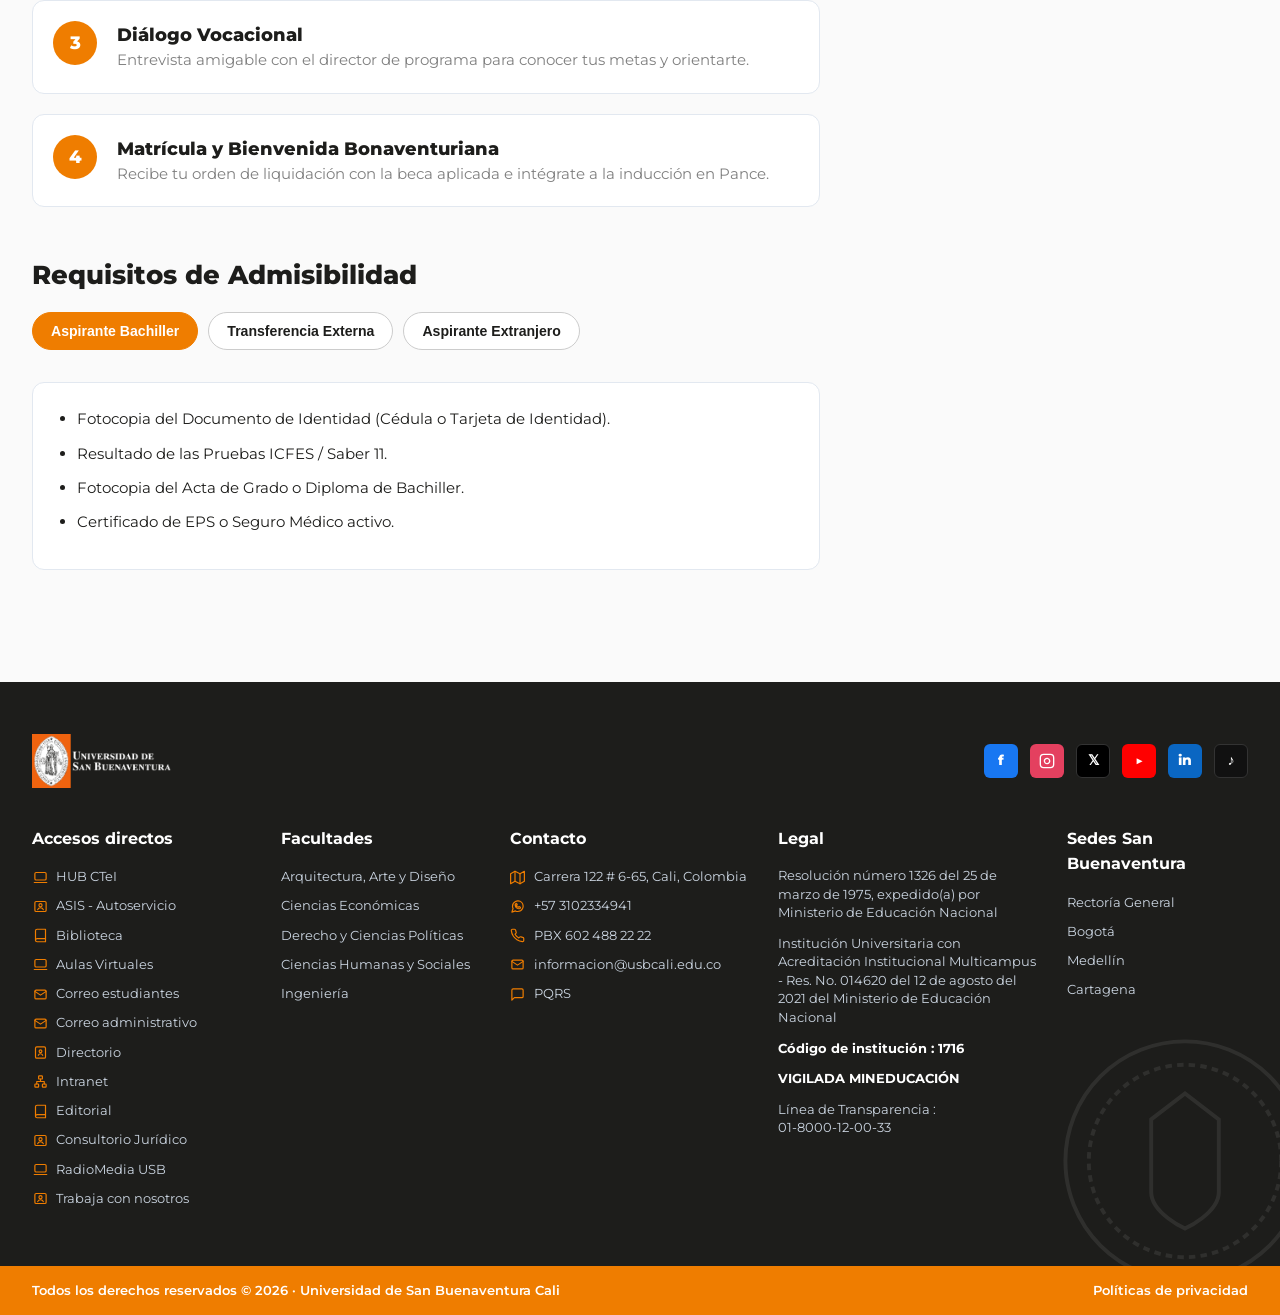
==== commit 99c40055: "Actualiza vistas de facultades, programas, decanaturas y buscador" ====
--- a/admisiones.html
+++ b/admisiones.html
@@ -54,7 +54,7 @@
               <li><a href="financiacion.html">Opciones de Financiación</a></li>
             </ul>
           </li>
-          <li><a href="index.html#impacto">Impacto Real</a></li>
+          <li><a href="impacto-real.html">Impacto Real</a></li>
           <li><a href="facultades.html">Facultades</a></li>
           <li><a href="vida-universitaria.html">Vida Universitaria</a></li>
           <li><a href="admisiones.html">Admisiones</a></li>
--- a/assets/css/styles.css
+++ b/assets/css/styles.css
@@ -3,29 +3,27 @@
    Estilos CSS unificados con Manual de Identidad de Marca Oficial (2026)
    ========================================================================== */
 
-/* --- Importación de Tipografía Oficial USB Cali --- */
 @import url('https://fonts.googleapis.com/css2?family=Montserrat:ital,wght@0,300;0,400;0,500;0,600;0,700;0,800;1,400&display=swap');
 
 :root {
   /* --- PALETA PRIMARIA OFICIAL USB CALI --- */
-  --color-primary-orange: #EF7D00;  /* Naranja Institucional (C0 M60 Y100 K0) */
-  --color-primary-black: #1D1D1B;   /* Negro Institucional (C0 M0 Y0 K100) */
+  --color-primary-orange: #EF7D00;
+  --color-primary-black: #1D1D1B;
 
   /* --- PALETA SECUNDARIA Y NEUTROS OFICIALES --- */
-  --color-orange-dark: #EF610F;     /* Naranja Oscuro Secundario */
-  --color-yellow-warm: #F8AB15;     /* Amarillo Cálido Secundario */
-  --color-gray-dark: #333333;       /* Gris Oscuro Texto */
-  --color-gray-medium: #808080;     /* Gris Medio */
-  --color-gray-light: #CCCCCC;      /* Gris Claro / Bordes */
-  --color-bg-light: #FAFAFA;        /* Fondo General de Superficie */
-  --color-card-bg: #FFFFFF;         /* Blanco Puro */
-
-  /* Aliases para mantener compatibilidad con tu HTML */
-  --color-primary-blue: #1D1D1B;    /* Encabezados y barras oscuras */
-  --color-blue-dark: #111110;       /* Fondos extra oscuros / Top Bar */
-  --color-accent-orange: #EF7D00;   /* Botones y acentos primarios */
-  --color-text-dark: #1D1D1B;       /* Texto principal */
-  --color-text-muted: #808080;      /* Texto secundario */
+  --color-orange-dark: #EF610F;
+  --color-yellow-warm: #F8AB15;
+  --color-gray-dark: #333333;
+  --color-gray-medium: #808080;
+  --color-gray-light: #CCCCCC;
+  --color-bg-light: #FAFAFA;
+  --color-card-bg: #FFFFFF;
+
+  --color-primary-blue: #1D1D1B;
+  --color-blue-dark: #111110;
+  --color-accent-orange: #EF7D00;
+  --color-text-dark: #1D1D1B;
+  --color-text-muted: #808080;
 
   --max-width-desktop: 1440px;
 
@@ -43,72 +41,72 @@
 /* ==========================================================================
    RESET Y REGLAS GENERALES
    ========================================================================== */
-* { 
-  box-sizing: border-box; 
-  margin: 0; 
-  padding: 0; 
-}
-
-html { 
-  overflow-x: hidden; 
-  width: 100%; 
+*, *::before, *::after {
+  box-sizing: border-box;
+  margin: 0;
+  padding: 0;
+}
+
+html {
+  overflow-x: clip;
+  width: 100%;
   scroll-behavior: smooth;
 }
 
-body { 
-  font-family: 'Montserrat', -apple-system, BlinkMacSystemFont, sans-serif; 
-  background-color: var(--color-bg-light); 
-  color: var(--color-text-dark); 
+body {
+  font-family: 'Montserrat', -apple-system, BlinkMacSystemFont, sans-serif;
+  background-color: var(--color-bg-light);
+  color: var(--color-text-dark);
   line-height: 1.6;
   width: 100%;
-  overflow-x: hidden;
+  overflow-x: clip;
   -webkit-font-smoothing: antialiased;
 }
 
 /* --- TOP BAR --- */
-.top-bar { 
-  background-color: var(--color-blue-dark); 
-  color: #CCCCCC; 
-  font-size: 0.82rem; 
-  padding: 8px 32px; 
-  border-bottom: 1px solid rgba(255, 255, 255, 0.1); 
-  width: 100%;
-}
-
-.top-bar-container { 
-  max-width: var(--max-width-desktop); 
-  margin: 0 auto; 
-  display: flex; 
-  justify-content: space-between; 
-  align-items: center; 
-  width: 100%;
-}
-
-.top-bar-group { 
-  display: flex; 
-  gap: 20px; 
-  list-style: none; 
-  align-items: center; 
-}
-
-.top-bar a { 
-  color: #CCCCCC; 
-  text-decoration: none; 
-  font-weight: 500; 
-  transition: color 0.2s; 
-}
-
-.top-bar a:hover { 
-  color: var(--color-accent-orange); 
-}
-
-.top-bar-badge { 
-  background-color: var(--color-accent-orange); 
-  color: #FFFFFF !important; 
-  padding: 3px 10px; 
-  border-radius: 4px; 
-  font-weight: 700; 
-  font-size: 0.78rem; 
+.top-bar {
+  background-color: var(--color-blue-dark);
+  color: #CCCCCC;
+  font-size: 0.82rem;
+  padding: 8px 32px;
+  border-bottom: 1px solid rgba(255, 255, 255, 0.1);
+  width: 100%;
+}
+
+.top-bar-container {
+  max-width: var(--max-width-desktop);
+  margin: 0 auto;
+  display: flex;
+  justify-content: space-between;
+  align-items: center;
+  width: 100%;
+}
+
+.top-bar-group {
+  display: flex;
+  gap: 20px;
+  list-style: none;
+  align-items: center;
+}
+
+.top-bar a {
+  color: #CCCCCC;
+  text-decoration: none;
+  font-weight: 500;
+  transition: color 0.2s;
+}
+
+.top-bar a:hover {
+  color: var(--color-accent-orange);
+}
+
+.top-bar-badge {
+  background-color: var(--color-accent-orange);
+  color: #FFFFFF !important;
+  padding: 3px 10px;
+  border-radius: 4px;
+  font-weight: 700;
+  font-size: 0.78rem;
 }
 
 /* --- DROPDOWN CORREO INSTITUCIONAL (TOP BAR) --- */
@@ -187,94 +185,125 @@
 }
 
 /* --- BANNER DE EVENTO --- */
-.promo-banner { 
-  background: linear-gradient(90deg, var(--color-orange-dark) 0%, var(--color-accent-orange) 100%); 
-  color: #FFFFFF; 
-  padding: 12px 32px; 
-  font-size: 0.9rem; 
-  font-weight: 700; 
-  box-shadow: 0 2px 10px rgba(0,0,0,0.1); 
-  width: 100%;
-}
-
-.promo-container { 
-  max-width: var(--max-width-desktop); 
-  margin: 0 auto; 
-  display: flex; 
-  justify-content: space-between; 
-  align-items: center; 
-  gap: 16px; 
-  width: 100%;
-}
-
-.promo-tag { 
-  background: #FFFFFF; 
-  color: var(--color-orange-dark); 
-  padding: 3px 10px; 
-  border-radius: 4px; 
-  font-size: 0.78rem; 
-  text-transform: uppercase; 
-  margin-right: 8px; 
-  font-weight: 800; 
-}
-
-.btn-promo { 
-  background: var(--color-primary-black); 
-  color: #FFFFFF; 
-  padding: 8px 18px; 
-  border-radius: 6px; 
-  text-decoration: none; 
-  font-size: 0.85rem; 
-  font-weight: 800; 
-  white-space: nowrap; 
-  transition: background 0.2s; 
-}
-
-.btn-promo:hover { 
-  background: #000000; 
+.promo-banner {
+  background: linear-gradient(90deg, var(--color-orange-dark) 0%, var(--color-accent-orange) 100%);
+  color: #FFFFFF;
+  padding: 12px 32px;
+  font-size: 0.9rem;
+  font-weight: 700;
+  box-shadow: 0 2px 10px rgba(0,0,0,0.1);
+  width: 100%;
+}
+
+.promo-container {
+  max-width: var(--max-width-desktop);
+  margin: 0 auto;
+  display: flex;
+  justify-content: space-between;
+  align-items: center;
+  gap: 16px;
+  width: 100%;
+}
+
+.promo-tag {
+  background: #FFFFFF;
+  color: var(--color-orange-dark);
+  padding: 3px 10px;
+  border-radius: 4px;
+  font-size: 0.78rem;
+  text-transform: uppercase;
+  margin-right: 8px;
+  font-weight: 800;
+}
+
+.btn-promo {
+  background: var(--color-primary-black);
+  color: #FFFFFF;
+  padding: 8px 18px;
+  border-radius: 6px;
+  text-decoration: none;
+  font-size: 0.85rem;
+  font-weight: 800;
+  white-space: nowrap;
+  transition: background 0.2s;
+}
+
+.btn-promo:hover {
+  background: #000000;
 }
 
 /* --- HEADER PRINCIPAL --- */
-header { 
-  background-color: #FFFFFF; 
-  box-shadow: 0 4px 15px rgba(0,0,0,0.05); 
-  position: sticky; 
-  top: 0; 
-  z-index: 100; 
-  width: 100%;
-}
-
-.header-container { 
-  max-width: var(--max-width-desktop); 
-  margin: 0 auto; 
-  padding: 14px 32px; 
-  display: flex; 
-  justify-content: space-between; 
-  align-items: center; 
-  width: 100%;
-}
-
-.logo-img { 
-  height: 48px; 
-  width: auto; 
-}
-
-nav ul { 
-  display: flex; 
-  list-style: none; 
-  gap: 24px; 
-}
-
-nav a { 
-  color: var(--color-text-dark); 
-  text-decoration: none; 
-  font-weight: 700; 
-  font-size: 0.92rem; 
-  transition: color 0.2s; 
-}
-
-nav a:hover, nav a.active { 
-  color: var(--color-accent-orange); 
+header {
+  background-color: #FFFFFF;
+  box-shadow: 0 4px 15px rgba(0,0,0,0.05);
+  position: sticky;
+  top: 0;
+  z-index: 100;
+  width: 100%;
+}
+
+.header-container {
+  max-width: var(--max-width-desktop);
+  margin: 0 auto;
+  padding: 14px 32px;
+  display: flex;
+  justify-content: space-between;
+  align-items: center;
+  width: 100%;
+}
+
+.logo-img {
+  height: 48px;
+  width: auto;
+}
+
+nav ul {
+  display: flex;
+  list-style: none;
+  gap: 24px;
+}
+
+nav a {
+  color: var(--color-text-dark);
+  text-decoration: none;
+  font-weight: 700;
+  font-size: 0.92rem;
+  padding-bottom: 4px;
+  border-bottom: 2px solid transparent;
+  transition: color 0.2s, border-color 0.2s;
+}
+
+nav a:hover, nav a.active {
+  color: var(--color-accent-orange);
+  border-bottom-color: var(--color-accent-orange);
+}
+
+.header-actions {
+  display: flex;
+  align-items: center;
+  gap: 12px;
+}
+
+.header-search-trigger {
+  width: 42px;
+  height: 42px;
+  border-radius: 50%;
+  border: 1.5px solid #E2E8F0;
+  background: #FAFAFA;
+  color: var(--color-primary-black);
+  display: inline-flex;
+  align-items: center;
+  justify-content: center;
+  cursor: pointer;
+  transition: all 0.2s ease;
+}
+
+.header-search-trigger:hover,
+.header-search-trigger.active {
+  background: var(--color-accent-orange);
+  color: #FFFFFF;
+  border-color: var(--color-accent-orange);
+  transform: translateY(-1px);
 }
 
 /* --- DROPDOWN EN NAVEGACIÓN PRINCIPAL (APOYO FINANCIERO) --- */
@@ -335,6 +364,7 @@
   font-size: 0.88rem;
   font-weight: 700;
   text-decoration: none;
+  border-bottom: none;
   transition: background-color 0.2s, color 0.2s, padding-left 0.2s;
 }
 
@@ -344,141 +374,257 @@
   padding-left: 22px;
 }
 
-.btn-primary { 
-  background-color: var(--color-accent-orange); 
-  color: #FFFFFF; 
-  padding: 10px 22px; 
-  border-radius: 8px; 
-  text-decoration: none; 
-  font-weight: 700; 
-  border: none; 
-  cursor: pointer; 
-  box-shadow: 0 4px 12px rgba(239, 125, 0, 0.25); 
-  transition: transform 0.2s, background 0.2s; 
+.btn-primary {
+  background-color: var(--color-accent-orange);
+  color: #FFFFFF;
+  padding: 10px 22px;
+  border-radius: 8px;
+  text-decoration: none;
+  font-weight: 700;
+  border: none;
+  cursor: pointer;
+  box-shadow: 0 4px 12px rgba(239, 125, 0, 0.25);
+  transition: transform 0.2s, background 0.2s;
   display: inline-block;
 }
 
-.btn-primary:hover { 
-  transform: translateY(-2px); 
-  background-color: var(--color-orange-dark); 
-}
-
-/* --- HEROES GENERALES --- */
-.hero-main { 
-  background: linear-gradient(135deg, rgba(29, 29, 27, 0.88) 0%, rgba(17, 17, 16, 0.94) 100%), url('../img/USB DRON.jpg'); 
-  background-size: cover; 
-  background-position: center; 
-  color: #FFFFFF; 
-  padding: 88px 32px; 
-  text-align: center; 
-  width: 100%;
-}
-
-.hero-event-bg { 
-  background: linear-gradient(135deg, rgba(239, 125, 0, 0.9) 0%, rgba(29, 29, 27, 0.95) 100%), url('../img/USB DRON.jpg'); 
-  background-size: cover; 
-  background-position: center; 
-}
-
-.hero-container { 
-  max-width: 900px; 
-  margin: 0 auto; 
-  width: 100%; 
-}
-
-.hero-main h1 { 
-  font-size: 3.3rem; 
-  font-weight: 800; 
-  margin-bottom: 16px; 
-  line-height: 1.15; 
-  word-wrap: break-word; 
-}
-
-.hero-main p { 
-  font-size: 1.2rem; 
-  color: #CCCCCC; 
-  margin-bottom: 32px; 
-}
-
-.search-box { 
-  background: #FFFFFF; 
-  padding: 8px 8px 8px 20px; 
-  border-radius: 12px; 
-  display: flex; 
-  gap: 12px; 
-  max-width: 650px; 
-  margin: 0 auto; 
-  box-shadow: 0 8px 30px rgba(0,0,0,0.15); 
-  width: 100%;
-}
-
-.search-box input { 
-  border: none; 
-  outline: none; 
-  width: 100%; 
-  font-size: 1rem; 
-  font-family: inherit; 
+.btn-primary:hover {
+  transform: translateY(-2px);
+  background-color: var(--color-orange-dark);
+}
+
+/* --- PANEL DE BÚSQUEDA GLOBAL RÁPIDA --- */
+.global-search-panel {
+  display: none;
+  background: #FFFFFF;
+  border-bottom: 3px solid var(--color-accent-orange);
+  box-shadow: 0 18px 40px rgba(0, 0, 0, 0.16);
+  padding: 20px 32px 24px;
+  position: relative;
+  z-index: 99;
+}
+
+.global-search-panel.open {
+  display: block;
+  animation: chatPopIn 0.2s ease-out;
+}
+
+.global-search-inner {
+  max-width: 920px;
+  margin: 0 auto;
+}
+
+.global-search-bar {
+  display: flex;
+  align-items: center;
+  gap: 12px;
+  background: #FAFAFA;
+  border: 2px solid var(--color-accent-orange);
+  border-radius: 12px;
+  padding: 10px 16px;
+}
+
+.global-search-bar input {
+  flex: 1;
+  border: none;
+  background: transparent;
+  outline: none;
+  font-family: inherit;
+  font-size: 1rem;
   color: var(--color-text-dark);
 }
 
+.global-search-close {
+  background: transparent;
+  border: none;
+  font-size: 1.1rem;
+  font-weight: 800;
+  color: var(--color-text-muted);
+  cursor: pointer;
+}
+
+.global-search-results {
+  margin-top: 14px;
+  display: grid;
+  grid-template-columns: repeat(auto-fill, minmax(260px, 1fr));
+  gap: 12px;
+}
+
+.global-search-item {
+  background: #FAFAFA;
+  border: 1px solid #E2E8F0;
+  border-radius: 10px;
+  padding: 12px 14px;
+  text-decoration: none;
+  color: var(--color-text-dark);
+  transition: border-color 0.2s, transform 0.2s;
+}
+
+.global-search-item:hover {
+  border-color: var(--color-accent-orange);
+  transform: translateY(-2px);
+}
+
+.global-search-item small {
+  display: block;
+  font-size: 0.72rem;
+  font-weight: 800;
+  color: var(--color-accent-orange);
+  text-transform: uppercase;
+}
+
+.global-search-item strong {
+  display: block;
+  font-size: 0.92rem;
+  margin-top: 2px;
+}
+
+.global-search-empty {
+  grid-column: 1 / -1;
+  background: #FFF7ED;
+  border: 1px solid #FDBA74;
+  color: #9A3412;
+  padding: 14px 18px;
+  border-radius: 10px;
+  font-size: 0.9rem;
+  font-weight: 600;
+}
+
+/* --- HEROES GENERALES (BANNER MÁS ALTO Y LLAMATIVO) --- */
+.hero-main {
+  background: linear-gradient(135deg, rgba(29, 29, 27, 0.72) 0%, rgba(17, 17, 16, 0.84) 100%), url('../img/USB DRON.jpg');
+  background-size: cover;
+  background-position: center;
+  color: #FFFFFF;
+  padding: 132px 32px 124px;
+  min-height: 550px;
+  display: flex;
+  align-items: center;
+  text-align: center;
+  width: 100%;
+}
+
+.hero-event-bg {
+  background: linear-gradient(135deg, rgba(239, 125, 0, 0.86) 0%, rgba(29, 29, 27, 0.92) 100%), url('../img/USB DRON.jpg');
+  background-size: cover;
+  background-position: center;
+}
+
+.hero-container {
+  max-width: 920px;
+  margin: 0 auto;
+  width: 100%;
+}
+
+.hero-eyebrow {
+  display: inline-block;
+  background: rgba(239, 125, 0, 0.22);
+  border: 1px solid rgba(239, 125, 0, 0.75);
+  color: #FFE4C4;
+  font-size: 0.8rem;
+  font-weight: 700;
+  letter-spacing: 0.4px;
+  padding: 6px 16px;
+  border-radius: 50px;
+  margin-bottom: 18px;
+  backdrop-filter: blur(4px);
+}
+
+.hero-main h1 {
+  font-size: 3.45rem;
+  font-weight: 800;
+  margin-bottom: 18px;
+  line-height: 1.15;
+  word-wrap: break-word;
+  text-shadow: 0 4px 18px rgba(0, 0, 0, 0.35);
+}
+
+.hero-main p {
+  font-size: 1.22rem;
+  color: #F1F5F9;
+  margin-bottom: 36px;
+  text-shadow: 0 2px 10px rgba(0, 0, 0, 0.35);
+}
+
+.search-box {
+  background: #FFFFFF;
+  padding: 8px 8px 8px 20px;
+  border-radius: 12px;
+  display: flex;
+  gap: 12px;
+  max-width: 670px;
+  margin: 0 auto;
+  box-shadow: 0 12px 34px rgba(0,0,0,0.24);
+  width: 100%;
+}
+
+.search-box input {
+  border: none;
+  outline: none;
+  width: 100%;
+  font-size: 1rem;
+  font-family: inherit;
+  color: var(--color-text-dark);
+}
+
 /* --- HEROES DE PROGRAMAS Y FACULTADES --- */
-.program-hero-landing { 
-  color: #FFFFFF; 
-  padding: 72px 32px; 
-  margin-bottom: 48px; 
-  background-size: cover; 
-  background-position: center; 
-  width: 100%; 
-}
-
-.hero-multimedia { 
-  background: linear-gradient(135deg, rgba(139, 0, 139, 0.92) 0%, rgba(75, 0, 130, 0.95) 100%), url('https://images.unsplash.com/photo-1550745165-9bc0b252726f?auto=format&fit=crop&w=1600&q=80'); 
-  background-size: cover; 
-}
-
-.hero-derecho { 
-  background: linear-gradient(135deg, rgba(239, 125, 0, 0.92) 0%, rgba(239, 97, 15, 0.95) 100%), url('https://images.unsplash.com/photo-1589829545856-d10d557cf95f?auto=format&fit=crop&w=1600&q=80'); 
-  background-size: cover; 
-}
-
-.hero-psicologia { 
-  background: linear-gradient(135deg, rgba(0, 168, 181, 0.92) 0%, rgba(0, 102, 110, 0.95) 100%), url('https://images.unsplash.com/photo-1573496359142-b8d87734a5a2?auto=format&fit=crop&w=1600&q=80'); 
-  background-size: cover; 
-}
-
-.hero-mercadeo { 
-  background: linear-gradient(135deg, rgba(124, 179, 66, 0.92) 0%, rgba(51, 105, 30, 0.95) 100%), url('https://images.unsplash.com/photo-1460925895917-afdab827c52f?auto=format&fit=crop&w=1600&q=80'); 
-  background-size: cover; 
-}
-
-.back-link { 
-  color: #CCCCCC; 
-  text-decoration: none; 
-  font-size: 0.9rem; 
-  font-weight: 600; 
-  display: inline-block; 
-  margin-bottom: 16px; 
-}
-
-.program-hero-landing h1 { 
-  font-size: 3.2rem; 
-  margin-bottom: 12px; 
-  font-weight: 800; 
-  word-wrap: break-word; 
-}
-
-.program-hero-landing p.subtitle { 
-  font-size: 1.25rem; 
-  color: #FAFAFA; 
-  margin-bottom: 32px; 
-  max-width: 850px; 
-}
-
-.meta-grid { 
-  display: grid; 
-  grid-template-columns: repeat(4, minmax(140px, 1fr)); 
-  gap: 16px; 
-  width: 100%; 
+.program-hero-landing {
+  color: #FFFFFF;
+  padding: 72px 32px;
+  margin-bottom: 48px;
+  background-size: cover;
+  background-position: center;
+  width: 100%;
+}
+
+.hero-multimedia {
+  background: linear-gradient(135deg, rgba(139, 0, 139, 0.92) 0%, rgba(75, 0, 130, 0.95) 100%), url('https://images.unsplash.com/photo-1550745165-9bc0b252726f?auto=format&fit=crop&w=1600&q=80');
+  background-size: cover;
+}
+
+.hero-derecho {
+  background: linear-gradient(135deg, rgba(239, 125, 0, 0.92) 0%, rgba(239, 97, 15, 0.95) 100%), url('https://images.unsplash.com/photo-1589829545856-d10d557cf95f?auto=format&fit=crop&w=1600&q=80');
+  background-size: cover;
+}
+
+.hero-psicologia {
+  background: linear-gradient(135deg, rgba(0, 168, 181, 0.92) 0%, rgba(0, 102, 110, 0.95) 100%), url('https://images.unsplash.com/photo-1573496359142-b8d87734a5a2?auto=format&fit=crop&w=1600&q=80');
+  background-size: cover;
+}
+
+.hero-mercadeo {
+  background: linear-gradient(135deg, rgba(124, 179, 66, 0.92) 0%, rgba(51, 105, 30, 0.95) 100%), url('https://images.unsplash.com/photo-1460925895917-afdab827c52f?auto=format&fit=crop&w=1600&q=80');
+  background-size: cover;
+}
+
+.back-link {
+  color: #CCCCCC;
+  text-decoration: none;
+  font-size: 0.9rem;
+  font-weight: 600;
+  display: inline-block;
+  margin-bottom: 16px;
+}
+
+.program-hero-landing h1 {
+  font-size: 3.2rem;
+  margin-bottom: 12px;
+  font-weight: 800;
+  word-wrap: break-word;
+}
+
+.program-hero-landing p.subtitle {
+  font-size: 1.25rem;
+  color: #FAFAFA;
+  margin-bottom: 32px;
+  max-width: 850px;
+}
+
+.meta-grid {
+  display: grid;
+  grid-template-columns: repeat(4, minmax(140px, 1fr));
+  gap: 16px;
+  width: 100%;
 }
 
 .meta-grid-5 {
@@ -488,141 +634,141 @@
   width: 100%;
 }
 
-.meta-box { 
-  background: rgba(255, 255, 255, 0.15); 
-  border: 1px solid rgba(255, 255, 255, 0.25); 
-  border-radius: 10px; 
-  padding: 14px 18px; 
-  backdrop-filter: blur(4px); 
-}
-
-.meta-box label { 
-  display: block; 
-  font-size: 0.75rem; 
-  color: #E5E5E5; 
-  text-transform: uppercase; 
-  font-weight: 700; 
+.meta-box {
+  background: rgba(255, 255, 255, 0.15);
+  border: 1px solid rgba(255, 255, 255, 0.25);
+  border-radius: 10px;
+  padding: 14px 18px;
+  backdrop-filter: blur(4px);
+}
+
+.meta-box label {
+  display: block;
+  font-size: 0.75rem;
+  color: #E5E5E5;
+  text-transform: uppercase;
+  font-weight: 700;
   margin-bottom: 2px;
 }
 
-.meta-box span { 
-  font-size: 0.98rem; 
-  font-weight: 700; 
-  color: #FFFFFF; 
+.meta-box span {
+  font-size: 0.98rem;
+  font-weight: 700;
+  color: #FFFFFF;
 }
 
 /* --- IMPACTO Y EMPLEABILIDAD --- */
-.impact-section { 
-  background: #FFFFFF; 
-  padding: 64px 32px; 
-  border-bottom: 1px solid var(--color-gray-light); 
-  width: 100%; 
-}
-
-.impact-container { 
-  max-width: var(--max-width-desktop); 
-  margin: 0 auto; 
-  width: 100%; 
-}
-
-.section-title { 
-  font-size: 2.2rem; 
-  color: var(--color-primary-black); 
-  font-weight: 800; 
-  margin-bottom: 8px; 
-  text-align: center; 
-  word-wrap: break-word; 
-}
-
-.section-subtitle { 
-  text-align: center; 
-  color: var(--color-text-muted); 
-  font-size: 1.05rem; 
-  margin-bottom: 40px; 
-}
-
-.impact-grid { 
-  display: grid; 
-  grid-template-columns: repeat(4, 1fr); 
-  gap: 24px; 
-  margin-top: 36px; 
-  width: 100%; 
-}
-
-.impact-card { 
-  background: #FAFAFA; 
-  border: 1px solid var(--color-gray-light); 
-  border-radius: 12px; 
-  padding: 24px; 
-  text-align: center; 
-  border-top: 4px solid var(--color-accent-orange); 
-  transition: transform 0.2s; 
-}
-
-.impact-card:hover { 
-  transform: translateY(-4px); 
-}
-
-.impact-number { 
-  font-size: 2.6rem; 
-  font-weight: 800; 
-  color: var(--color-accent-orange); 
-  line-height: 1; 
-  margin-bottom: 8px; 
-}
-
-.impact-label { 
-  font-size: 0.95rem; 
-  font-weight: 700; 
-  color: var(--color-primary-black); 
-  margin-bottom: 4px; 
-}
-
-.impact-sub { 
-  font-size: 0.82rem; 
-  color: var(--color-text-muted); 
+.impact-section {
+  background: #FFFFFF;
+  padding: 64px 32px;
+  border-bottom: 1px solid var(--color-gray-light);
+  width: 100%;
+}
+
+.impact-container {
+  max-width: var(--max-width-desktop);
+  margin: 0 auto;
+  width: 100%;
+}
+
+.section-title {
+  font-size: 2.2rem;
+  color: var(--color-primary-black);
+  font-weight: 800;
+  margin-bottom: 8px;
+  text-align: center;
+  word-wrap: break-word;
+}
+
+.section-subtitle {
+  text-align: center;
+  color: var(--color-text-muted);
+  font-size: 1.05rem;
+  margin-bottom: 40px;
+}
+
+.impact-grid {
+  display: grid;
+  grid-template-columns: repeat(4, 1fr);
+  gap: 24px;
+  margin-top: 36px;
+  width: 100%;
+}
+
+.impact-card {
+  background: #FAFAFA;
+  border: 1px solid var(--color-gray-light);
+  border-radius: 12px;
+  padding: 24px;
+  text-align: center;
+  border-top: 4px solid var(--color-accent-orange);
+  transition: transform 0.2s;
+}
+
+.impact-card:hover {
+  transform: translateY(-4px);
+}
+
+.impact-number {
+  font-size: 2.6rem;
+  font-weight: 800;
+  color: var(--color-accent-orange);
+  line-height: 1;
+  margin-bottom: 8px;
+}
+
+.impact-label {
+  font-size: 0.95rem;
+  font-weight: 700;
+  color: var(--color-primary-black);
+  margin-bottom: 4px;
+}
+
+.impact-sub {
+  font-size: 0.82rem;
+  color: var(--color-text-muted);
 }
 
 /* --- PROGRAMAS Y GRILLAS --- */
-.programs-section { 
-  max-width: var(--max-width-desktop); 
-  margin: 64px auto; 
-  padding: 0 32px; 
-  width: 100%; 
-}
-
-.programs-grid { 
-  display: grid; 
-  grid-template-columns: repeat(4, 1fr); 
-  gap: 24px; 
-  width: 100%; 
-}
-
-.program-card { 
-  background: #FFFFFF; 
-  border: 1px solid var(--color-gray-light); 
-  border-radius: 16px; 
-  padding: 24px; 
-  box-shadow: 0 4px 15px rgba(0,0,0,0.03); 
-  transition: transform 0.2s, box-shadow 0.2s; 
-  display: flex; 
-  flex-direction: column; 
-  justify-content: space-between; 
-}
-
-.program-card:hover { 
-  transform: translateY(-4px); 
-  box-shadow: 0 12px 25px rgba(0,0,0,0.08); 
-}
-
-.card-faculty-tag { 
-  font-size: 0.75rem; 
-  text-transform: uppercase; 
-  font-weight: 800; 
-  padding: 4px 10px; 
-  border-radius: 6px; 
-  display: inline-block; 
-  margin-bottom: 12px; 
+.programs-section {
+  max-width: var(--max-width-desktop);
+  margin: 64px auto;
+  padding: 0 32px;
+  width: 100%;
+}
+
+.programs-grid {
+  display: grid;
+  grid-template-columns: repeat(4, 1fr);
+  gap: 24px;
+  width: 100%;
+}
+
+.program-card {
+  background: #FFFFFF;
+  border: 1px solid var(--color-gray-light);
+  border-radius: 16px;
+  padding: 24px;
+  box-shadow: 0 4px 15px rgba(0,0,0,0.03);
+  transition: transform 0.2s, box-shadow 0.2s;
+  display: flex;
+  flex-direction: column;
+  justify-content: space-between;
+}
+
+.program-card:hover {
+  transform: translateY(-4px);
+  box-shadow: 0 12px 25px rgba(0,0,0,0.08);
+}
+
+.card-faculty-tag {
+  font-size: 0.75rem;
+  text-transform: uppercase;
+  font-weight: 800;
+  padding: 4px 10px;
+  border-radius: 6px;
+  display: inline-block;
+  margin-bottom: 12px;
 }
 
 .tag-multimedia { background: #F3E8FF; color: var(--faculty-multimedia); }
@@ -630,26 +776,25 @@
 .tag-psicologia { background: #E6F7F8; color: var(--faculty-psicologia); }
 .tag-mercadeo { background: #F1F8E9; color: var(--faculty-mercadeo); }
 
-.program-card h3 { 
-  font-size: 1.25rem; 
-  color: var(--color-primary-black); 
-  font-weight: 800; 
-  margin-bottom: 10px; 
-}
-
-.program-card p { 
-  font-size: 0.88rem; 
-  color: var(--color-text-muted); 
-  margin-bottom: 16px; 
-}
-
-.btn-card { 
-  font-weight: 800; 
-  font-size: 0.88rem; 
-  text-decoration: none; 
-}
-
-/* Tarjetas SNIES y Acreditación lado a lado dentro de cada tarjeta de programa */
+.program-card h3 {
+  font-size: 1.25rem;
+  color: var(--color-primary-black);
+  font-weight: 800;
+  margin-bottom: 10px;
+}
+
+.program-card p {
+  font-size: 0.88rem;
+  color: var(--color-text-muted);
+  margin-bottom: 16px;
+}
+
+.btn-card {
+  font-weight: 800;
+  font-size: 0.88rem;
+  text-decoration: none;
+}
+
 .snies-accred-pair {
   display: grid;
   grid-template-columns: 1fr 1fr;
@@ -679,7 +824,7 @@
 }
 
 /* ==========================================================================
-   ESTILOS LANDING DE FACULTADES (TARJETAS BLANCAS ESTILO ORIGINAL)
+   ESTILOS LANDING DE FACULTADES CON FOTOGRAFÍA, DECANATURA E ICONOGRAFÍA
    ========================================================================== */
 .faculties-showcase-grid {
   display: grid;
@@ -698,15 +843,68 @@
   display: flex;
   flex-direction: column;
   justify-content: space-between;
-  min-height: 270px;
-  box-shadow: 0 4px 15px rgba(0, 0, 0, 0.03);
-  transition: transform 0.2s ease, box-shadow 0.2s ease;
+  min-height: 365px;
+  box-shadow: 0 4px 15px rgba(0, 0, 0, 0.04);
+  transition: transform 0.22s ease, box-shadow 0.22s ease;
   position: relative;
 }
 
 .faculty-strip-card:hover {
-  transform: translateY(-4px);
-  box-shadow: 0 12px 25px rgba(0, 0, 0, 0.08);
+  transform: translateY(-5px);
+  box-shadow: 0 14px 28px rgba(0, 0, 0, 0.1);
+}
+
+.faculty-strip-media {
+  position: relative;
+  width: 100%;
+  height: 150px;
+  overflow: hidden;
+  background: #1D1D1B;
+}
+
+.faculty-strip-media img {
+  width: 100%;
+  height: 100%;
+  object-fit: cover;
+  object-position: top center;
+  transition: transform 0.35s ease;
+}
+
+.faculty-strip-card:hover .faculty-strip-media img {
+  transform: scale(1.06);
+}
+
+.faculty-strip-media::after {
+  content: '';
+  position: absolute;
+  inset: 0;
+  background: linear-gradient(180deg, rgba(0, 0, 0, 0.12) 0%, rgba(0, 0, 0, 0.58) 100%);
+}
+
+.faculty-strip-media .faculty-level-pill {
+  position: absolute;
+  top: 12px;
+  left: 12px;
+  z-index: 2;
+  background: rgba(255, 255, 255, 0.95);
+  color: var(--strip-color, var(--color-accent-orange));
+}
+
+.faculty-icon-badge {
+  position: absolute;
+  bottom: 10px;
+  right: 12px;
+  z-index: 2;
+  width: 36px;
+  height: 36px;
+  border-radius: 10px;
+  background: var(--strip-color, var(--color-accent-orange));
+  color: #FFFFFF;
+  display: flex;
+  align-items: center;
+  justify-content: center;
+  font-size: 1.05rem;
+  box-shadow: 0 4px 10px rgba(0, 0, 0, 0.25);
 }
 
 .faculty-strip-top {
@@ -744,11 +942,18 @@
 }
 
 .faculty-strip-body h3 {
-  font-size: 1.15rem;
+  font-size: 1.12rem;
   font-weight: 800;
   line-height: 1.25;
-  margin-bottom: 10px;
+  margin-bottom: 8px;
   color: var(--color-primary-black);
+}
+
+.faculty-strip-dean {
+  font-size: 0.8rem;
+  font-weight: 700;
+  color: var(--color-text-dark);
+  margin-bottom: 8px;
 }
 
 .faculty-strip-body p {
@@ -781,6 +986,7 @@
   padding: 5px;
   border-radius: 50px;
   gap: 4px;
+  flex-wrap: wrap;
 }
 
 .level-pill {
@@ -834,6 +1040,23 @@
   margin-bottom: 20px;
 }
 
+.faculty-dir-dean-box {
+  display: flex;
+  align-items: center;
+  gap: 14px;
+  margin-top: 12px;
+}
+
+.faculty-dir-dean-photo {
+  width: 58px;
+  height: 58px;
+  border-radius: 50%;
+  object-fit: cover;
+  object-position: top center;
+  border: 2px solid var(--color-accent-orange);
+  flex-shrink: 0;
+}
+
 .faculty-dir-badge {
   display: inline-block;
   font-size: 0.75rem;
@@ -859,8 +1082,8 @@
 
 .faculty-dir-columns {
   display: grid;
-  grid-template-columns: repeat(auto-fit, minmax(300px, 1fr));
-  gap: 28px;
+  grid-template-columns: repeat(auto-fit, minmax(280px, 1fr));
+  gap: 24px;
 }
 
 .faculty-level-group h4 {
@@ -892,7 +1115,7 @@
 
 .faculty-program-list li strong {
   display: block;
-  font-size: 0.95rem;
+  font-size: 0.92rem;
   color: var(--color-primary-black);
 }
 
@@ -938,38 +1161,38 @@
 }
 
 /* --- SECCIÓN DE EVENTOS E INCENTIVOS --- */
-.events-section { 
-  background: #F8FAFC; 
-  padding: 64px 32px; 
-  border-top: 1px solid var(--color-gray-light); 
-  border-bottom: 1px solid var(--color-gray-light); 
-  margin-bottom: 48px; 
-  width: 100%;
-}
-
-.events-container { 
-  max-width: var(--max-width-desktop); 
-  margin: 0 auto; 
-  width: 100%;
-}
-
-.events-grid { 
-  display: grid; 
-  grid-template-columns: repeat(3, 1fr); 
-  gap: 28px; 
-  margin-top: 40px; 
-  width: 100%;
-}
-
-.event-card { 
-  background: #FFFFFF; 
-  border-radius: 16px; 
-  overflow: hidden; 
-  border: 1px solid var(--color-gray-light); 
-  box-shadow: 0 4px 16px rgba(0,0,0,0.04); 
-  display: flex; 
-  flex-direction: column; 
-  justify-content: space-between; 
+.events-section {
+  background: #F8FAFC;
+  padding: 64px 32px;
+  border-top: 1px solid var(--color-gray-light);
+  border-bottom: 1px solid var(--color-gray-light);
+  margin-bottom: 48px;
+  width: 100%;
+}
+
+.events-container {
+  max-width: var(--max-width-desktop);
+  margin: 0 auto;
+  width: 100%;
+}
+
+.events-grid {
+  display: grid;
+  grid-template-columns: repeat(3, 1fr);
+  gap: 28px;
+  margin-top: 40px;
+  width: 100%;
+}
+
+.event-card {
+  background: #FFFFFF;
+  border-radius: 16px;
+  overflow: hidden;
+  border: 1px solid var(--color-gray-light);
+  box-shadow: 0 4px 16px rgba(0,0,0,0.04);
+  display: flex;
+  flex-direction: column;
+  justify-content: space-between;
   transition: transform 0.2s ease, box-shadow 0.2s ease;
 }
 
@@ -978,331 +1201,340 @@
   box-shadow: 0 12px 28px rgba(0,0,0,0.08);
 }
 
-.event-badge-incentive { 
-  background: #16A34A; 
-  color: #FFFFFF; 
-  font-size: 0.78rem; 
-  font-weight: 800; 
-  padding: 8px 16px; 
-  text-transform: uppercase; 
-  display: block; 
+.event-badge-incentive {
+  background: #16A34A;
+  color: #FFFFFF;
+  font-size: 0.78rem;
+  font-weight: 800;
+  padding: 8px 16px;
+  text-transform: uppercase;
+  display: block;
   letter-spacing: 0.5px;
   text-align: center;
 }
 
-.event-body { 
-  padding: 24px; 
-  display: flex; 
-  flex-direction: column; 
-  justify-content: space-between; 
+.event-body {
+  padding: 24px;
+  display: flex;
+  flex-direction: column;
+  justify-content: space-between;
   flex-grow: 1;
 }
 
-.event-date { 
-  font-size: 0.82rem; 
-  font-weight: 800; 
-  color: var(--color-accent-orange); 
-  text-transform: uppercase; 
-  margin-bottom: 8px; 
-}
-
-.event-body h4 { 
-  font-size: 1.15rem; 
-  color: var(--color-primary-black); 
-  font-weight: 800; 
-  margin-bottom: 10px; 
-  line-height: 1.3; 
-}
-
-.event-body p { 
-  font-size: 0.9rem; 
-  color: var(--color-text-muted); 
-  margin-bottom: 20px; 
+.event-date {
+  font-size: 0.82rem;
+  font-weight: 800;
+  color: var(--color-accent-orange);
+  text-transform: uppercase;
+  margin-bottom: 8px;
+}
+
+.event-body h4 {
+  font-size: 1.15rem;
+  color: var(--color-primary-black);
+  font-weight: 800;
+  margin-bottom: 10px;
+  line-height: 1.3;
+}
+
+.event-body p {
+  font-size: 0.9rem;
+  color: var(--color-text-muted);
+  margin-bottom: 20px;
 }
 
 /* --- CAMPUS --- */
-.campus-highlight { 
-  background: #FFFFFF; 
-  padding: 64px 32px; 
-  border-bottom: 1px solid var(--color-gray-light); 
-  width: 100%; 
-}
-
-.campus-container { 
-  max-width: var(--max-width-desktop); 
-  margin: 0 auto; 
-  display: grid; 
-  grid-template-columns: repeat(3, 1fr); 
-  gap: 28px; 
-  width: 100%; 
-}
-
-.highlight-card { 
-  background: #FAFAFA; 
-  border-radius: 16px; 
-  overflow: hidden; 
-  border: 1px solid var(--color-gray-light); 
-}
-
-.highlight-img { 
-  width: 100%; 
-  height: 210px; 
-  object-fit: cover; 
-}
-
-.highlight-body { 
-  padding: 20px; 
-}
-
-.highlight-body h4 { 
-  font-size: 1.15rem; 
-  color: var(--color-primary-black); 
-  font-weight: 800; 
-  margin-bottom: 8px; 
-}
-
-.highlight-body p { 
-  font-size: 0.9rem; 
-  color: var(--color-text-muted); 
-}
-
-/* --- LAYOUT DE LANDINGS DE PROGRAMAS --- */
-.main-layout { 
-  max-width: var(--max-width-desktop); 
-  margin: 0 auto 64px auto; 
-  padding: 0 32px; 
-  display: grid; 
-  grid-template-columns: 1fr 380px; 
-  gap: 48px; 
-  width: 100%; 
-}
-
-.content-column { 
-  width: 100%; 
-  min-width: 0; 
-}
-
-.content-column h2 { 
-  color: var(--color-primary-black); 
-  font-size: 1.8rem; 
-  font-weight: 800; 
-  margin-bottom: 18px; 
-  margin-top: 36px; 
-  word-wrap: break-word; 
-}
-
-.metrics-card-grid { 
-  display: grid; 
-  grid-template-columns: repeat(3, 1fr); 
-  gap: 20px; 
-  margin-bottom: 36px; 
-  width: 100%; 
-}
-
-.metric-card { 
-  background: #FFFFFF; 
-  border: 1px solid var(--color-gray-light); 
-  border-radius: 12px; 
-  padding: 22px; 
-  text-align: center; 
-  box-shadow: 0 4px 15px rgba(0,0,0,0.02); 
-}
-
-.metric-value { 
-  font-size: 2.2rem; 
-  font-weight: 800; 
-  line-height: 1; 
-  margin-bottom: 6px; 
+.campus-highlight {
+  background: #FFFFFF;
+  padding: 64px 32px;
+  border-bottom: 1px solid var(--color-gray-light);
+  width: 100%;
+}
+
+.campus-container {
+  max-width: var(--max-width-desktop);
+  margin: 0 auto;
+  display: grid;
+  grid-template-columns: repeat(3, 1fr);
+  gap: 28px;
+  width: 100%;
+}
+
+.highlight-card {
+  background: #FAFAFA;
+  border-radius: 16px;
+  overflow: hidden;
+  border: 1px solid var(--color-gray-light);
+}
+
+.highlight-img {
+  width: 100%;
+  height: 210px;
+  object-fit: cover;
+}
+
+.highlight-body {
+  padding: 20px;
+}
+
+.highlight-body h4 {
+  font-size: 1.15rem;
+  color: var(--color-primary-black);
+  font-weight: 800;
+  margin-bottom: 8px;
+}
+
+.highlight-body p {
+  font-size: 0.9rem;
+  color: var(--color-text-muted);
+}
+
+/* --- LAYOUT DE LANDINGS DE PROGRAMAS Y ADMISIONES (STICKY SIDEBAR) --- */
+.main-layout {
+  max-width: var(--max-width-desktop);
+  margin: 0 auto 64px auto;
+  padding: 0 32px;
+  display: grid;
+  grid-template-columns: 1fr 380px;
+  gap: 48px;
+  align-items: start;
+  width: 100%;
+}
+
+.content-column {
+  width: 100%;
+  min-width: 0;
+}
+
+.content-column h2 {
+  color: var(--color-primary-black);
+  font-size: 1.8rem;
+  font-weight: 800;
+  margin-bottom: 18px;
+  margin-top: 36px;
+  word-wrap: break-word;
+}
+
+.metrics-card-grid {
+  display: grid;
+  grid-template-columns: repeat(3, 1fr);
+  gap: 20px;
+  margin-bottom: 36px;
+  width: 100%;
+}
+
+.metric-card {
+  background: #FFFFFF;
+  border: 1px solid var(--color-gray-light);
+  border-radius: 12px;
+  padding: 22px;
+  text-align: center;
+  box-shadow: 0 4px 15px rgba(0,0,0,0.02);
+}
+
+.metric-value {
+  font-size: 2.2rem;
+  font-weight: 800;
+  line-height: 1;
+  margin-bottom: 6px;
   color: var(--color-accent-orange);
 }
 
-.metric-title { 
-  font-size: 0.95rem; 
-  font-weight: 700; 
-}
-
-.metric-sub { 
-  font-size: 0.82rem; 
-  color: var(--color-text-muted); 
+.metric-title {
+  font-size: 0.95rem;
+  font-weight: 700;
+}
+
+.metric-sub {
+  font-size: 0.82rem;
+  color: var(--color-text-muted);
 }
 
 /* Plan de Estudios Pestañas */
-.curriculum-section { 
-  margin: 36px 0; 
-  width: 100%; 
-}
-
-.semester-tabs { 
-  display: flex; 
-  gap: 10px; 
-  overflow-x: auto; 
-  padding-bottom: 12px; 
-  margin-bottom: 20px; 
-  width: 100%; 
-  -webkit-overflow-scrolling: touch; 
-}
-
-.semester-btn { 
-  background: #FFFFFF; 
-  border: 1px solid var(--color-gray-light); 
-  padding: 10px 18px; 
-  border-radius: 20px; 
-  font-weight: 700; 
-  font-size: 0.88rem; 
-  cursor: pointer; 
-  white-space: nowrap; 
-  color: var(--color-text-dark); 
-  transition: all 0.2s; 
-  flex-shrink: 0; 
-}
-
-.semester-btn.active, .semester-btn:hover { 
-  background: var(--color-accent-orange); 
-  color: #FFFFFF; 
-  border-color: var(--color-accent-orange); 
-}
-
-.subjects-grid { 
-  display: grid; 
-  grid-template-columns: repeat(2, 1fr); 
-  gap: 14px; 
-  min-height: 120px; 
-  width: 100%; 
-}
-
-.subject-card { 
-  background: #FFFFFF; 
-  border: 1px solid var(--color-gray-light); 
-  border-radius: 10px; 
-  padding: 16px 18px; 
-  font-weight: 600; 
-  font-size: 0.92rem; 
-  display: flex; 
-  align-items: center; 
-  justify-content: space-between; 
-  box-shadow: 0 2px 8px rgba(0,0,0,0.02); 
-  word-wrap: break-word; 
-  gap: 10px; 
-}
-
-.subject-tag { 
-  font-size: 0.75rem; 
-  padding: 4px 10px; 
-  border-radius: 6px; 
-  font-weight: 700; 
-  flex-shrink: 0; 
-}
-
-.feature-grid { 
-  display: grid; 
-  grid-template-columns: repeat(3, 1fr); 
-  gap: 20px; 
-  margin-bottom: 36px; 
-  width: 100%; 
-}
-
-.feature-card { 
-  background: #FFFFFF; 
-  border: 1px solid var(--color-gray-light); 
-  border-radius: 12px; 
-  padding: 20px; 
-  box-shadow: 0 4px 12px rgba(0,0,0,0.02); 
-}
-
-.feature-card h4 { 
-  font-size: 1.05rem; 
-  color: var(--color-primary-black); 
-  font-weight: 800; 
-  margin-bottom: 8px; 
-}
-
-.feature-card p { 
-  font-size: 0.88rem; 
-  color: var(--color-text-muted); 
-}
-
-.testimonial-card { 
-  background: linear-gradient(135deg, #FFF8F5 0%, #FFEBE0 100%); 
-  border: 2px solid var(--color-accent-orange); 
-  border-radius: 16px; 
-  padding: 28px; 
-  display: grid; 
-  grid-template-columns: 90px 1fr; 
-  gap: 20px; 
-  align-items: center; 
-  margin-top: 24px; 
-  width: 100%; 
-}
-
-.testimonial-avatar { 
-  width: 90px; 
-  height: 90px; 
-  border-radius: 50%; 
-  background-size: cover; 
-  background-position: center; 
-  border: 3px solid #FFFFFF; 
-  box-shadow: 0 4px 12px rgba(0,0,0,0.1); 
-  flex-shrink: 0; 
-}
-
-.testimonial-text blockquote { 
-  font-style: italic; 
-  font-size: 0.95rem; 
-  color: var(--color-text-dark); 
-  margin-bottom: 8px; 
-  font-weight: 500; 
-  word-wrap: break-word; 
-}
-
-.testimonial-author { 
-  font-weight: 800; 
-  color: var(--color-primary-black); 
-  font-size: 0.95rem; 
-}
-
-.testimonial-role { 
-  font-size: 0.82rem; 
-  color: var(--color-text-muted); 
-}
-
-/* Tarjeta Lateral (Admisión) */
-.sidebar-card { 
-  background: #FFFFFF; 
-  border: 1px solid var(--color-gray-light); 
-  border-radius: 12px; 
-  padding: 28px; 
-  box-shadow: 0 8px 24px rgba(0,0,0,0.04); 
-  margin-bottom: 24px; 
-  border-top: 5px solid var(--color-accent-orange); 
-  position: sticky; 
-  top: 90px; 
-  width: 100%; 
-}
-
-.sidebar-card h3 { 
-  font-size: 1.3rem; 
-  color: var(--color-primary-black); 
-  font-weight: 800; 
-  margin-bottom: 12px; 
-}
-
-/* --- CARRUSEL DE PARTNERS (LOGOS MÁS GRANDES) --- */
-.partners-section { 
-  text-align: center; 
-  padding: 56px 24px; 
-  background-color: #FFFFFF; 
-  border-top: 1px solid var(--color-gray-light); 
-  border-bottom: 1px solid var(--color-gray-light); 
-  width: 100%; 
-}
-
-.partners-title { 
-  font-size: 1.05rem; 
-  text-transform: uppercase; 
-  font-weight: 800; 
-  color: var(--color-text-muted); 
-  margin-bottom: 32px; 
-  letter-spacing: 1px; 
+.curriculum-section {
+  margin: 36px 0;
+  width: 100%;
+}
+
+.semester-tabs {
+  display: flex;
+  gap: 10px;
+  overflow-x: auto;
+  padding-bottom: 12px;
+  margin-bottom: 20px;
+  width: 100%;
+  -webkit-overflow-scrolling: touch;
+}
+
+.semester-btn {
+  background: #FFFFFF;
+  border: 1px solid var(--color-gray-light);
+  padding: 10px 18px;
+  border-radius: 20px;
+  font-weight: 700;
+  font-size: 0.88rem;
+  cursor: pointer;
+  white-space: nowrap;
+  color: var(--color-text-dark);
+  transition: all 0.2s;
+  flex-shrink: 0;
+}
+
+.semester-btn.active, .semester-btn:hover {
+  background: var(--color-accent-orange);
+  color: #FFFFFF;
+  border-color: var(--color-accent-orange);
+}
+
+.subjects-grid {
+  display: grid;
+  grid-template-columns: repeat(2, 1fr);
+  gap: 14px;
+  min-height: 120px;
+  width: 100%;
+}
+
+.subject-card {
+  background: #FFFFFF;
+  border: 1px solid var(--color-gray-light);
+  border-radius: 10px;
+  padding: 16px 18px;
+  font-weight: 600;
+  font-size: 0.92rem;
+  display: flex;
+  align-items: center;
+  justify-content: space-between;
+  box-shadow: 0 2px 8px rgba(0,0,0,0.02);
+  word-wrap: break-word;
+  gap: 10px;
+}
+
+.subject-tag {
+  font-size: 0.75rem;
+  padding: 4px 10px;
+  border-radius: 6px;
+  font-weight: 700;
+  flex-shrink: 0;
+}
+
+.feature-grid {
+  display: grid;
+  grid-template-columns: repeat(3, 1fr);
+  gap: 20px;
+  margin-bottom: 36px;
+  width: 100%;
+}
+
+.feature-card {
+  background: #FFFFFF;
+  border: 1px solid var(--color-gray-light);
+  border-radius: 12px;
+  padding: 20px;
+  box-shadow: 0 4px 12px rgba(0,0,0,0.02);
+}
+
+.feature-card h4 {
+  font-size: 1.05rem;
+  color: var(--color-primary-black);
+  font-weight: 800;
+  margin-bottom: 8px;
+}
+
+.feature-card p {
+  font-size: 0.88rem;
+  color: var(--color-text-muted);
+}
+
+.testimonial-card {
+  background: linear-gradient(135deg, #FFF8F5 0%, #FFEBE0 100%);
+  border: 2px solid var(--color-accent-orange);
+  border-radius: 16px;
+  padding: 28px;
+  display: grid;
+  grid-template-columns: 90px 1fr;
+  gap: 20px;
+  align-items: center;
+  margin-top: 24px;
+  width: 100%;
+}
+
+.testimonial-avatar {
+  width: 90px;
+  height: 90px;
+  border-radius: 50%;
+  background-size: cover;
+  background-position: center top;
+  border: 3px solid #FFFFFF;
+  box-shadow: 0 4px 12px rgba(0,0,0,0.1);
+  flex-shrink: 0;
+}
+
+.testimonial-text blockquote {
+  font-style: italic;
+  font-size: 0.95rem;
+  color: var(--color-text-dark);
+  margin-bottom: 8px;
+  font-weight: 500;
+  word-wrap: break-word;
+}
+
+.testimonial-author {
+  font-weight: 800;
+  color: var(--color-primary-black);
+  font-size: 0.95rem;
+}
+
+.testimonial-role {
+  font-size: 0.82rem;
+  color: var(--color-text-muted);
+}
+
+.sidebar-column,
+aside {
+  position: sticky;
+  top: 96px;
+  align-self: start;
+  width: 100%;
+}
+
+.sidebar-card {
+  background: #FFFFFF;
+  border: 1px solid var(--color-gray-light);
+  border-radius: 12px;
+  padding: 28px;
+  box-shadow: 0 8px 24px rgba(0,0,0,0.04);
+  margin-bottom: 24px;
+  border-top: 5px solid var(--color-accent-orange);
+  position: sticky;
+  top: 96px;
+  align-self: start;
+  width: 100%;
+}
+
+.sidebar-card h3 {
+  font-size: 1.3rem;
+  color: var(--color-primary-black);
+  font-weight: 800;
+  margin-bottom: 12px;
+}
+
+/* --- CARRUSEL DE PARTNERS --- */
+.partners-section {
+  text-align: center;
+  padding: 56px 24px;
+  background-color: #FFFFFF;
+  border-top: 1px solid var(--color-gray-light);
+  border-bottom: 1px solid var(--color-gray-light);
+  width: 100%;
+}
+
+.partners-title {
+  font-size: 1.05rem;
+  text-transform: uppercase;
+  font-weight: 800;
+  color: var(--color-text-muted);
+  margin-bottom: 32px;
+  letter-spacing: 1px;
 }
 
 .partners-carousel-wrapper {
@@ -1349,18 +1581,18 @@
   height: 112px;
 }
 
-.partner-img-item { 
-  max-height: 76px; 
+.partner-img-item {
+  max-height: 76px;
   max-width: 180px;
-  width: auto; 
-  object-fit: contain; 
-  filter: grayscale(10%); 
-  transition: filter 0.2s, transform 0.2s; 
-}
-
-.partner-img-item:hover { 
-  filter: grayscale(0%); 
-  transform: scale(1.06); 
+  width: auto;
+  object-fit: contain;
+  filter: grayscale(10%);
+  transition: filter 0.2s, transform 0.2s;
+}
+
+.partner-img-item:hover {
+  filter: grayscale(0%);
+  transform: scale(1.06);
 }
 
 .carousel-nav-btn {
@@ -1385,7 +1617,7 @@
 }
 
 /* ==========================================================================
-   CERTIFICACIONES QUE NOS RESPALDAN (PNG OFICIALES)
+   CERTIFICACIONES QUE NOS RESPALDAN
    ========================================================================== */
 .certifications-section {
   background: #FFFFFF;
@@ -1585,40 +1817,40 @@
 /* ==========================================================================
    WIDGET PACHITO & CHATBOT INTERACTIVO CON ESCALAMIENTO HUMANO
    ========================================================================== */
-.pachito-widget { 
-  position: fixed; 
-  bottom: 28px; 
-  right: 28px; 
-  z-index: 999; 
-  display: flex; 
-  align-items: center; 
-  gap: 12px; 
-  cursor: pointer; 
+.pachito-widget {
+  position: fixed;
+  bottom: 28px;
+  right: 28px;
+  z-index: 999;
+  display: flex;
+  align-items: center;
+  gap: 12px;
+  cursor: pointer;
 }
 
 .pachito-bubble {
-  background: #FFFFFF; 
-  color: var(--color-primary-black); 
-  padding: 10px 18px; 
-  border-radius: 20px 20px 4px 20px; 
-  font-weight: 800; 
-  font-size: 0.88rem; 
-  box-shadow: 0 8px 25px rgba(0,0,0,0.15); 
-  border: 2px solid var(--color-accent-orange); 
-  white-space: nowrap; 
-  display: none; 
-  opacity: 0; 
+  background: #FFFFFF;
+  color: var(--color-primary-black);
+  padding: 10px 18px;
+  border-radius: 20px 20px 4px 20px;
+  font-weight: 800;
+  font-size: 0.88rem;
+  box-shadow: 0 8px 25px rgba(0,0,0,0.15);
+  border: 2px solid var(--color-accent-orange);
+  white-space: nowrap;
+  display: none;
+  opacity: 0;
   pointer-events: none;
   animation: speakAndHide 3.5s ease-in-out forwards;
 }
 
 .pachito-avatar-box:hover ~ .pachito-bubble,
-.pachito-widget:hover .pachito-bubble { 
-  display: block !important; 
-  opacity: 1 !important; 
-  pointer-events: auto !important; 
-  transform: scale(1) translateY(0) !important; 
-  transition: opacity 0.2s ease, transform 0.2s ease; 
+.pachito-widget:hover .pachito-bubble {
+  display: block !important;
+  opacity: 1 !important;
+  pointer-events: auto !important;
+  transform: scale(1) translateY(0) !important;
+  transition: opacity 0.2s ease, transform 0.2s ease;
 }
 
 @keyframes speakAndHide {
@@ -1628,25 +1860,24 @@
   100% { opacity: 0; transform: scale(0.6) translateY(10px); display: none; }
 }
 
-.pachito-avatar-box { 
-  width: 64px; 
-  height: 64px; 
-  border-radius: 50%; 
-  background-color: var(--color-accent-orange); 
-  background-image: url('../img/pachito.jpg'); 
-  background-size: cover; 
-  background-position: center top; 
-  box-shadow: 0 6px 20px rgba(239, 125, 0, 0.4); 
-  border: 3px solid #FFFFFF; 
-  flex-shrink: 0; 
-  transition: transform 0.2s ease; 
-}
-
-.pachito-avatar-box:hover { 
-  transform: scale(1.08); 
-}
-
-/* Ventana Flotante del Chatbot */
+.pachito-avatar-box {
+  width: 64px;
+  height: 64px;
+  border-radius: 50%;
+  background-color: var(--color-accent-orange);
+  background-image: url('../img/pachito.jpg');
+  background-size: cover;
+  background-position: center top;
+  box-shadow: 0 6px 20px rgba(239, 125, 0, 0.4);
+  border: 3px solid #FFFFFF;
+  flex-shrink: 0;
+  transition: transform 0.2s ease;
+}
+
+.pachito-avatar-box:hover {
+  transform: scale(1.08);
+}
+
 .pachito-chat-window {
   position: fixed;
   bottom: 106px;
@@ -1825,7 +2056,6 @@
   border-color: var(--color-accent-orange);
 }
 
-/* Barra con botón "No se resolvió el problema" */
 .pachito-escalate-bar {
   background: #FFFBEB;
   border-top: 1px solid #FDE68A;
@@ -1916,55 +2146,174 @@
   background: var(--color-orange-dark);
 }
 
-/* --- FOOTER INSTITUCIONAL --- */
-footer { 
-  background-color: var(--color-primary-black); 
-  color: #CCCCCC; 
-  padding: 56px 32px 28px 32px; 
-  margin-top: 0; 
-  width: 100%; 
-  border-top: 4px solid var(--color-accent-orange);
-}
-
-.footer-container { 
-  max-width: var(--max-width-desktop); 
-  margin: 0 auto; 
-  display: grid; 
-  grid-template-columns: repeat(4, 1fr); 
-  gap: 32px; 
-  padding-bottom: 32px; 
-  border-bottom: 1px solid rgba(255,255,255,0.1); 
-  width: 100%; 
-}
-
-.footer-col h4 { 
-  color: var(--color-accent-orange); 
-  font-size: 1.1rem; 
-  font-weight: 800; 
-  margin-bottom: 16px; 
-}
-
-.footer-col p, .footer-col a { 
-  color: #CCCCCC; 
-  font-size: 0.9rem; 
-  text-decoration: none; 
-  display: block; 
-  margin-bottom: 8px; 
+/* ==========================================================================
+   FOOTER INSTITUCIONAL OFICIAL USB CALI (ESTILO PÁGINA PRINCIPAL)
+   ========================================================================== */
+footer {
+  background-color: var(--color-primary-black);
+  color: #E2E8F0;
+  padding: 52px 0 0 0;
+  margin-top: 0;
+  width: 100%;
+  position: relative;
+  overflow: hidden;
+  text-align: left;
+}
+
+.footer-top-row {
+  max-width: var(--max-width-desktop);
+  margin: 0 auto 38px auto;
+  padding: 0 32px;
+  display: flex;
+  justify-content: space-between;
+  align-items: center;
+  flex-wrap: wrap;
+  gap: 20px;
+}
+
+.footer-logo-left {
+  display: inline-flex;
+  align-items: center;
+  text-decoration: none;
+}
+
+.footer-logo-left img {
+  height: 54px;
+  width: auto;
+  filter: none;
+}
+
+.footer-socials {
+  display: flex;
+  align-items: center;
+  gap: 12px;
+}
+
+.footer-social-btn {
+  width: 34px;
+  height: 34px;
+  border-radius: 6px;
+  display: inline-flex;
+  align-items: center;
+  justify-content: center;
+  color: #FFFFFF;
+  text-decoration: none;
+  font-size: 0.9rem;
+  font-weight: 800;
+  transition: transform 0.2s ease, opacity 0.2s ease;
+}
+
+.footer-social-btn:hover {
+  transform: translateY(-2px);
+  opacity: 0.9;
+}
+
+.footer-container {
+  max-width: var(--max-width-desktop);
+  margin: 0 auto;
+  padding: 0 32px 48px 32px;
+  display: grid;
+  grid-template-columns: 1.1fr 1fr 1.2fr 1.3fr 0.9fr;
+  gap: 28px;
+  width: 100%;
+  text-align: left;
+  position: relative;
+  z-index: 2;
+}
+
+.footer-col h4 {
+  color: #FFFFFF;
+  font-size: 1rem;
+  font-weight: 700;
+  margin-bottom: 16px;
+}
+
+.footer-col p, .footer-col a {
+  color: #CBD5E1;
+  font-size: 0.83rem;
+  text-decoration: none;
+  display: flex;
+  align-items: flex-start;
+  gap: 8px;
+  margin-bottom: 10px;
+  line-height: 1.45;
+  transition: color 0.2s ease;
 }
 
 .footer-col a:hover {
-  color: #FFFFFF;
-}
-
-.copyright { 
-  text-align: center; 
-  font-size: 0.88rem; 
-  padding-top: 20px; 
-  color: var(--color-gray-medium);
+  color: var(--color-accent-orange);
+}
+
+.footer-icon {
+  color: var(--color-accent-orange);
+  display: inline-flex;
+  align-items: center;
+  justify-content: center;
+  width: 16px;
+  height: 16px;
+  flex-shrink: 0;
+  margin-top: 2px;
+}
+
+.footer-icon svg {
+  display: block;
+}
+
+.footer-legal-text p {
+  display: block;
+  font-size: 0.8rem;
+  color: #CBD5E1;
+  margin-bottom: 12px;
+  line-height: 1.45;
+}
+
+.footer-legal-text strong {
+  color: #FFFFFF;
+}
+
+.footer-seal-watermark {
+  position: absolute;
+  right: -35px;
+  bottom: 24px;
+  width: 260px;
+  height: 260px;
+  opacity: 0.08;
+  pointer-events: none;
+  z-index: 1;
+}
+
+.footer-bottom-orange {
+  background-color: var(--color-accent-orange);
+  color: #FFFFFF;
+  padding: 14px 32px;
+  font-size: 0.82rem;
+  font-weight: 600;
+  position: relative;
+  z-index: 2;
+}
+
+.footer-bottom-inner {
+  max-width: var(--max-width-desktop);
+  margin: 0 auto;
+  display: flex;
+  justify-content: space-between;
+  align-items: center;
+  flex-wrap: wrap;
+  gap: 12px;
+}
+
+.footer-bottom-inner a {
+  color: #FFFFFF;
+  text-decoration: none;
+  font-weight: 600;
+}
+
+.footer-bottom-inner a:hover {
+  text-decoration: underline;
 }
 
 /* ==========================================================================
-   REGLAS RESPONSIVE PARA DISPOSITIVOS (TABLETS Y MÓVILES)
+   REGLAS RESPONSIVE
    ========================================================================== */
 @media (max-width: 1100px) {
   .faculties-showcase-grid {
@@ -1973,11 +2322,14 @@
   .meta-grid-5 {
     grid-template-columns: repeat(2, 1fr);
   }
+  .footer-container {
+    grid-template-columns: repeat(3, 1fr);
+  }
 }
 
 @media (max-width: 1024px) {
   .main-layout { grid-template-columns: 1fr; gap: 32px; }
-  .sidebar-card { position: static; }
+  .sidebar-card, .sidebar-column, aside { position: static; }
   .programs-grid, .impact-grid, .feature-grid, .campus-container, .events-grid { grid-template-columns: repeat(2, 1fr); }
   .footer-container { grid-template-columns: repeat(2, 1fr); }
 }
@@ -1988,31 +2340,30 @@
     padding-right: 16px !important;
   }
 
-  /* Top Bar */
   .top-bar { padding: 10px 16px; }
   .top-bar-container { flex-direction: column; gap: 10px; align-items: flex-start; }
   .top-bar-group { flex-wrap: wrap; gap: 10px; }
   .top-bar-dropdown-menu { left: 0; right: auto; }
 
-  /* Header */
   .header-container { flex-direction: column; padding: 14px 16px; gap: 12px; }
   nav ul { gap: 12px; flex-wrap: wrap; justify-content: center; }
   .logo-img { height: 38px; }
   .nav-dropdown-menu { left: 50%; transform: translateX(-50%); }
-
-  /* Tipografías Móviles */
+  .header-actions { width: 100%; justify-content: center; }
+  .global-search-panel { padding: 16px; }
+
   .section-title { font-size: 1.5rem; }
   .program-hero-landing h1 { font-size: 1.7rem; }
-  .hero-main h1 { font-size: 1.7rem; }
+  .hero-main { padding: 80px 16px; min-height: 420px; }
+  .hero-main h1 { font-size: 1.85rem; }
   .content-column h2 { font-size: 1.3rem; }
 
-  /* Adaptación de Grillas a 1 Sola Columna */
   .meta-grid,
   .meta-grid-5,
-  .metrics-card-grid, 
-  .programs-grid, 
-  .impact-grid, 
-  .feature-grid, 
+  .metrics-card-grid,
+  .programs-grid,
+  .impact-grid,
+  .feature-grid,
   .campus-container,
   .subjects-grid,
   .events-grid,
@@ -2025,40 +2376,23 @@
     min-width: unset;
   }
 
-  /* Certificaciones y Legal MEN */
-  .certifications-logos {
-    gap: 28px;
-  }
-  .cert-logo-item img {
-    height: 125px;
-  }
-  .cert-logo-item.cert-logo-wide img {
-    height: 105px;
-  }
-  .legal-men-container {
-    grid-template-columns: 1fr;
-    padding: 32px 16px;
-  }
-  .legal-men-watermark {
-    display: none;
-  }
-  .legal-men-links {
-    grid-template-columns: 1fr;
-  }
-  .entities-container {
-    justify-content: center;
-  }
-
-  /* Testimonio */
+  .certifications-logos { gap: 28px; }
+  .cert-logo-item img { height: 125px; }
+  .cert-logo-item.cert-logo-wide img { height: 105px; }
+  .legal-men-container { grid-template-columns: 1fr; padding: 32px 16px; }
+  .legal-men-watermark { display: none; }
+  .legal-men-links { grid-template-columns: 1fr; }
+  .entities-container { justify-content: center; }
+
   .testimonial-card { grid-template-columns: 1fr; text-align: center; padding: 20px; }
   .testimonial-avatar { margin: 0 auto; }
 
-  /* Footer y Partners */
+  .footer-top-row, .footer-container { padding-left: 16px; padding-right: 16px; }
   .footer-container { grid-template-columns: 1fr; gap: 24px; }
+  .footer-bottom-orange { padding: 14px 16px; }
   .partner-slide { min-width: 165px; height: 92px; }
   .partner-img-item { max-height: 58px; }
 
-  /* Pachito en móvil */
   .pachito-widget { bottom: 16px; right: 16px; }
   .pachito-avatar-box { width: 52px; height: 52px; }
   .pachito-chat-window { right: 16px; bottom: 80px; width: calc(100vw - 32px); }
